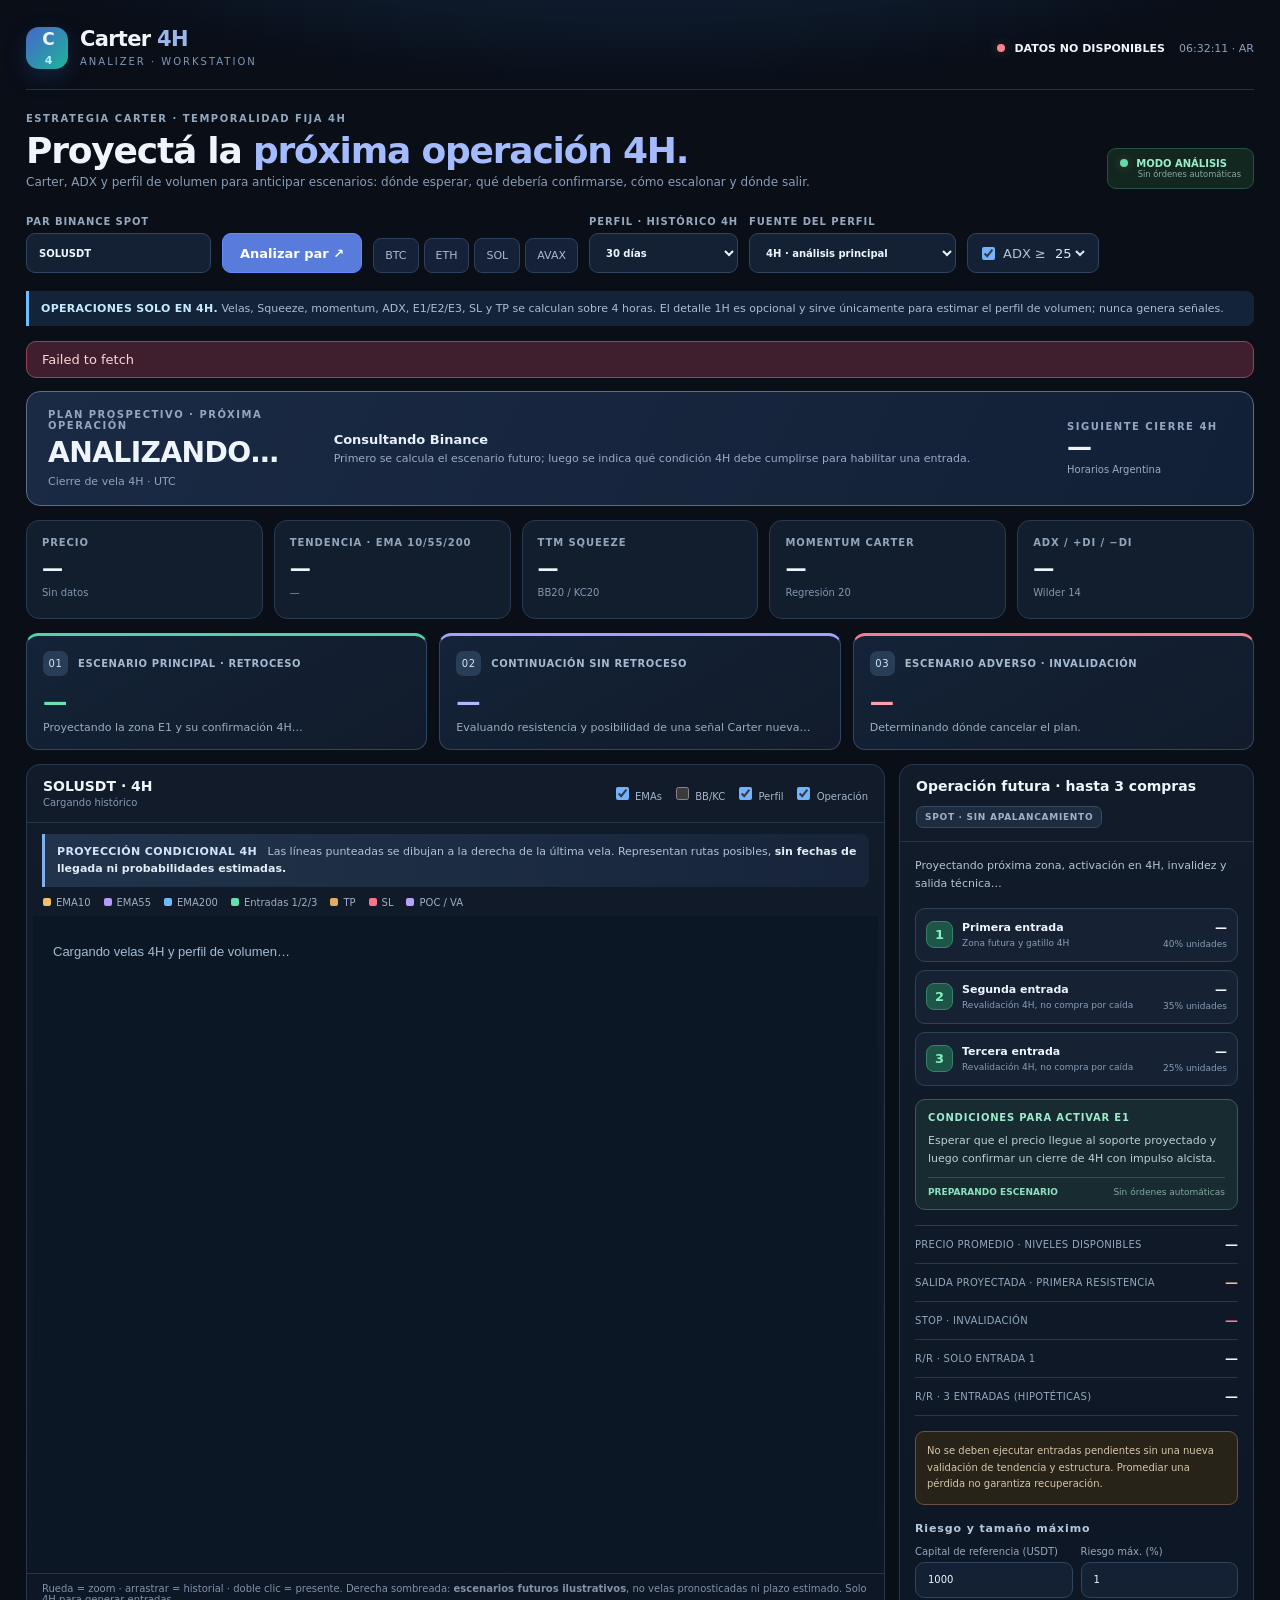
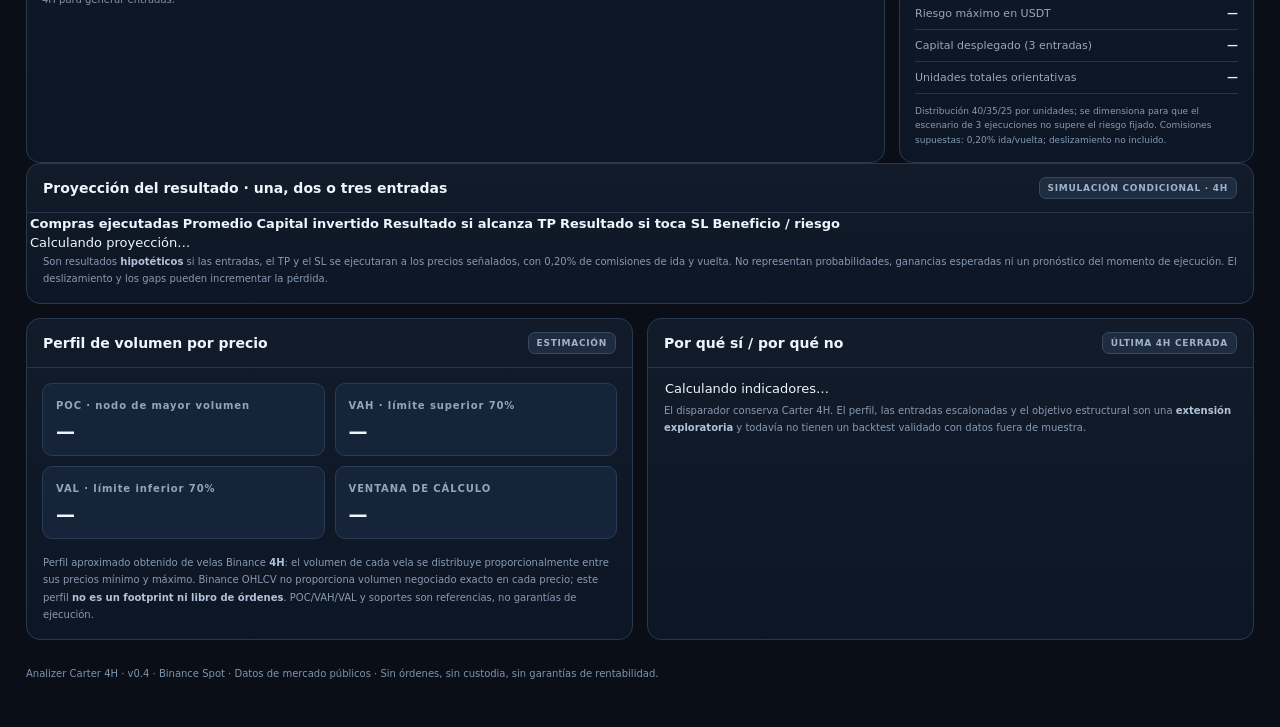
==== index.html @ de05bdc6 "feat: compare one/two/three-entry projected outcomes to TP and SL" ====
<!doctype html>
<html lang="es">
<head>
<meta charset="utf-8"><meta name="viewport" content="width=device-width, initial-scale=1">
<title>Carter 4H · Analizer operativo</title>
<link rel="stylesheet" href="styles.css">
</head>
<body>
<main class="shell">
  <header class="top">
    <div class="brand"><div class="logo">C<span>4</span></div><div><strong>Carter <em>4H</em></strong><small>ANALIZER · WORKSTATION</small></div></div>
    <div class="live"><span id="statusDot" class="dot"></span><strong id="status">Cargando datos</strong><span id="stamp">Binance Spot</span></div>
  </header>
  <section class="intro">
    <div><div class="eyebrow">ESTRATEGIA CARTER · TEMPORALIDAD FIJA 4H</div><h1>Proyectá la <em>próxima operación 4H.</em></h1><p>Carter, ADX y perfil de volumen para anticipar escenarios: dónde esperar, qué debería confirmarse, cómo escalonar y dónde salir.</p></div>
    <div class="mode"><span class="bullet"></span> MODO ANÁLISIS <small>Sin órdenes automáticas</small></div>
  </section>
  <section class="toolbar">
    <label class="field pair">PAR BINANCE SPOT <input id="symbol" value="SOLUSDT" list="pairs" autocomplete="off" spellcheck="false"><datalist id="pairs"><option value="BTCUSDT"><option value="ETHUSDT"><option value="SOLUSDT"><option value="AVAXUSDT"><option value="LINKUSDT"><option value="BNBUSDT"></datalist></label>
    <button id="analyze" class="btn primary">Analizar par ↗</button>
    <div class="quick"><button data-pair="BTCUSDT">BTC</button><button data-pair="ETHUSDT">ETH</button><button data-pair="SOLUSDT">SOL</button><button data-pair="AVAXUSDT">AVAX</button></div>
    <label class="field">PERFIL · HISTÓRICO 4H <select id="profileDays"><option value="14">14 días</option><option value="30" selected>30 días</option><option value="60">60 días</option><option value="90">90 días</option></select></label>
    <label class="field">FUENTE DEL PERFIL <select id="vpResolution"><option value="4h" selected>4H · análisis principal</option><option value="1h">1H · detalle interno opcional</option></select></label>
    <label class="toggle"><input type="checkbox" id="adxEnabled" checked> ADX ≥ <select id="adxMin"><option value="20">20</option><option value="25" selected>25</option><option value="30">30</option></select></label>
  </section>
  <p class="timeframe-explainer"><strong>OPERACIONES SOLO EN 4H.</strong> Velas, Squeeze, momentum, ADX, E1/E2/E3, SL y TP se calculan sobre 4 horas. El detalle 1H es opcional y sirve únicamente para estimar el perfil de volumen; nunca genera señales.</p>
  <div id="error" class="error" role="alert"></div>
  <section class="decision" id="decisionCard" aria-live="polite">
    <div><div class="overline">PLAN PROSPECTIVO · PRÓXIMA OPERACIÓN</div><div class="decision-title" id="decisionTitle">ANALIZANDO…</div><div id="decisionTime" class="muted">Cierre de vela 4H · UTC</div></div>
    <div class="decision-detail"><strong id="decisionReason">Consultando Binance</strong><p id="decisionNote">Primero se calcula el escenario futuro; luego se indica qué condición 4H debe cumplirse para habilitar una entrada.</p></div>
    <div class="count"><div class="overline">SIGUIENTE CIERRE 4H</div><strong id="nextBar">—</strong><small id="signalTime">Horarios Argentina</small></div>
  </section>
  <section class="kpis">
    <article><span>PRECIO</span><strong id="lastPrice">—</strong><small id="priceState">Sin datos</small></article>
    <article><span>TENDENCIA · EMA 10/55/200</span><strong id="trend">—</strong><small id="trendDetail">—</small></article>
    <article><span>TTM SQUEEZE</span><strong id="squeeze">—</strong><small id="squeezeDetail">BB20 / KC20</small></article>
    <article><span>MOMENTUM CARTER</span><strong id="momentum">—</strong><small id="momDetail">Regresión 20</small></article>
    <article><span>ADX / +DI / −DI</span><strong id="adx">—</strong><small id="adxDetail">Wilder 14</small></article>
  </section>
  
  <section class="scenario-strip" aria-label="Proyecciones prospectivas en 4H">
    <article class="scenario-item pullback">
      <div class="scenario-head"><span>01</span><strong>ESCENARIO PRINCIPAL · RETROCESO</strong></div>
      <div class="scenario-value" id="forecastPullback">—</div>
      <p id="forecastPullbackRule">Proyectando la zona E1 y su confirmación 4H…</p>
    </article>
    <article class="scenario-item continuation">
      <div class="scenario-head"><span>02</span><strong>CONTINUACIÓN SIN RETROCESO</strong></div>
      <div class="scenario-value" id="forecastContinuation">—</div>
      <p id="forecastContinuationRule">Evaluando resistencia y posibilidad de una señal Carter nueva…</p>
    </article>
    <article class="scenario-item invalidation">
      <div class="scenario-head"><span>03</span><strong>ESCENARIO ADVERSO · INVALIDACIÓN</strong></div>
      <div class="scenario-value" id="forecastFailure">—</div>
      <p id="forecastFailureRule">Determinando dónde cancelar el plan.</p>
    </article>
  </section>
  <div class="content">
    <section class="panel chart-panel">
      <div class="panel-header"><div><h2 id="chartTitle">SOLUSDT · 4H</h2><small id="chartData">Cargando histórico</small></div><div class="toggles"><label><input type="checkbox" id="emaVisible" checked> EMAs</label><label><input type="checkbox" id="bandsVisible"> BB/KC</label><label><input type="checkbox" id="vpVisible" checked> Perfil</label><label><input type="checkbox" id="planVisible" checked> Operación</label></div></div>
      <div class="projection-label"><span>PROYECCIÓN CONDICIONAL 4H</span> Las líneas punteadas se dibujan a la derecha de la última vela. Representan rutas posibles, <strong>sin fechas de llegada ni probabilidades estimadas.</strong></div>
      <div class="legend"><span><i style="background:#f1c069"></i>EMA10</span><span><i style="background:#b19afa"></i>EMA55</span><span><i style="background:#6fbaff"></i>EMA200</span><span><i style="background:#66dfac"></i>Entradas 1/2/3</span><span><i style="background:#e0ae63"></i>TP</span><span><i style="background:#fa758c"></i>SL</span><span><i style="background:#b7a3ff"></i>POC / VA</span></div>
      <div class="canvas-wrap"><canvas id="chart" aria-label="Gráfico de velas, perfil de volumen, entradas, TP, stop, momentum y ADX"></canvas><div class="crosshair" id="crosshair"></div></div>
      <div class="chart-footer">Rueda = zoom · arrastrar = historial · doble clic = presente. Derecha sombreada: <strong>escenarios futuros ilustrativos</strong>, no velas pronosticadas ni plazo estimado. Solo 4H para generar entradas.</div>
    </section>
    <aside class="panel side">
      <div class="panel-header"><h2>Operación futura · hasta 3 compras</h2><span class="mini-tag">SPOT · SIN APALANCAMIENTO</span></div>
      <div class="side-body">
        <p class="sidebar-description" id="planSummary">Proyectando próxima zona, activación en 4H, invalidez y salida técnica…</p>
        <div class="entry-list">
          <div class="entry"><div class="step">1</div><div><strong>Primera entrada</strong><small id="e1Label">Zona futura y gatillo 4H</small></div><div class="right"><b id="e1">—</b><small>40% unidades</small></div></div>
          <div class="entry"><div class="step">2</div><div><strong>Segunda entrada</strong><small id="e2Label">Revalidación 4H, no compra por caída</small></div><div class="right"><b id="e2">—</b><small>35% unidades</small></div></div>
          <div class="entry"><div class="step">3</div><div><strong>Tercera entrada</strong><small id="e3Label">Revalidación 4H, no compra por caída</small></div><div class="right"><b id="e3">—</b><small>25% unidades</small></div></div>
        </div>
        
        <div class="activation">
          <div class="activation-head">CONDICIONES PARA ACTIVAR E1</div>
          <p id="entryChecklist">Esperar que el precio llegue al soporte proyectado y luego confirmar un cierre de 4H con impulso alcista.</p>
          <div class="activation-foot"><span id="forecastStatus">PREPARANDO ESCENARIO</span><span>Sin órdenes automáticas</span></div>
        </div>
        <div class="targets">
          <div><span>PRECIO PROMEDIO · NIVELES DISPONIBLES</span><strong id="average">—</strong></div>
          <div><span>SALIDA PROYECTADA · PRIMERA RESISTENCIA</span><strong id="takeProfit" class="gold">—</strong></div>
          <div><span>STOP · INVALIDACIÓN</span><strong id="stop" class="red">—</strong></div>
          <div><span>R/R · SOLO ENTRADA 1</span><strong id="rrFirst">—</strong></div>
          <div><span>R/R · 3 ENTRADAS (HIPOTÉTICAS)</span><strong id="rrFull">—</strong></div>
        </div>
        <div id="warning" class="warning">No se deben ejecutar entradas pendientes sin una nueva validación de tendencia y estructura. Promediar una pérdida no garantiza recuperación.</div>
        <h3>Riesgo y tamaño máximo</h3>
        <div class="capital"><label>Capital de referencia (<span id="quoteCapital">USDT</span>)<input id="capital" type="number" value="1000" min="1" step="100"></label><label>Riesgo máx. (%)<input id="riskPct" type="number" value="1" min="0.1" max="5" step="0.1"></label></div>
        <div class="kv"><span>Riesgo máximo en USDT</span><strong id="riskAmount">—</strong></div>
        <div class="kv"><span>Capital desplegado (3 entradas)</span><strong id="exposure">—</strong></div>
        <div class="kv"><span>Unidades totales orientativas</span><strong id="units">—</strong></div>
        <div class="tiny-note">Distribución 40/35/25 por unidades; se dimensiona para que el escenario de 3 ejecuciones no supere el riesgo fijado. Comisiones supuestas: 0,20% ida/vuelta; deslizamiento no incluido.</div>
      </div>
    </aside>
  </div>
  <section class="panel payoff-section">
    <div class="panel-header"><h2>Proyección del resultado · una, dos o tres entradas</h2><span class="mini-tag">SIMULACIÓN CONDICIONAL · 4H</span></div>
    <div class="payoff-content">
      <table class="payoff-table">
        <thead><tr><th>Compras ejecutadas</th><th>Promedio</th><th>Capital invertido</th><th>Resultado si alcanza TP</th><th>Resultado si toca SL</th><th>Beneficio / riesgo</th></tr></thead>
        <tbody id="stageRows"><tr><td colspan="6">Calculando proyección…</td></tr></tbody>
      </table>
    </div>
    <p class="disclaimer">Son resultados <strong>hipotéticos</strong> si las entradas, el TP y el SL se ejecutaran a los precios señalados, con 0,20% de comisiones de ida y vuelta. No representan probabilidades, ganancias esperadas ni un pronóstico del momento de ejecución. El deslizamiento y los gaps pueden incrementar la pérdida.</p>
  </section>
  <div class="lower">
    <section class="panel">
      <div class="panel-header"><h2>Perfil de volumen por precio</h2><span id="vpStatus" class="mini-tag">ESTIMACIÓN</span></div>
      <div class="profile-grid">
        <div class="profile-stat"><span>POC · nodo de mayor volumen</span><strong id="poc">—</strong></div>
        <div class="profile-stat"><span>VAH · límite superior 70%</span><strong id="vah">—</strong></div>
        <div class="profile-stat"><span>VAL · límite inferior 70%</span><strong id="val">—</strong></div>
        <div class="profile-stat"><span>VENTANA DE CÁLCULO</span><strong id="vpWindow">—</strong></div>
      </div>
      <p class="disclaimer">Perfil aproximado obtenido de velas Binance <strong id="profileMethod">4H</strong>: el volumen de cada vela se distribuye proporcionalmente entre sus precios mínimo y máximo. Binance OHLCV no proporciona volumen negociado exacto en cada precio; este perfil <strong>no es un footprint ni libro de órdenes</strong>. POC/VAH/VAL y soportes son referencias, no garantías de ejecución.</p>
    </section>
    <section class="panel">
      <div class="panel-header"><h2>Por qué sí / por qué no</h2><span class="mini-tag">ÚLTIMA 4H CERRADA</span></div>
      <div class="conditions" id="conditions"><div>Calculando indicadores…</div></div>
      <p class="disclaimer">El disparador conserva Carter 4H. El perfil, las entradas escalonadas y el objetivo estructural son una <strong>extensión exploratoria</strong> y todavía no tienen un backtest validado con datos fuera de muestra.</p>
    </section>
  </div>
  <footer>Analizer Carter 4H · v0.4 · Binance Spot · Datos de mercado públicos · Sin órdenes, sin custodia, sin garantías de rentabilidad.</footer>
</main>
<script src="engine.js"></script>
<script src="app.js"></script>
</body>
</html>
---- styles.css ----
:root{color-scheme:dark;--bg:#090e17;--panel:#111b2a;--border:#28384e;--ink:#eef5fc;--muted:#8da2ba;--green:#55dea7;--red:#ff788d;--gold:#f4c27d;--blue:#83adff}
*{box-sizing:border-box}html{font-family:Inter,ui-sans-serif,system-ui,-apple-system,Segoe UI,sans-serif}body{margin:0;color:var(--ink);font-size:13px;background:radial-gradient(ellipse 850px 330px at 50% -240px,#1c3d68,transparent),var(--bg)}button,select,input{font:inherit}button{cursor:pointer}.shell{max-width:1700px;padding:21px 26px 45px;margin:0 auto}
.top{display:flex;justify-content:space-between;align-items:center;gap:12px;padding:6px 0 20px;border-bottom:1px solid #253447}.brand{display:flex;align-items:center;gap:12px}.logo{width:42px;height:42px;background:linear-gradient(135deg,#4766c9,#1cb59b);border-radius:13px;display:grid;place-items:center;font-weight:900;font-size:17px;letter-spacing:-3px;box-shadow:0 8px 22px #214c8d55}.logo span{font-size:11px;color:#bcefff}.brand strong{font-size:21px;line-height:1;letter-spacing:-.7px}.brand strong em{font-style:normal;color:#9db5ed}.brand small{display:block;color:#8098b6;font-size:10px;letter-spacing:.2em;margin-top:6px}.live{display:flex;align-items:center;gap:9px;font-size:11px}.live strong{font-weight:750}.live span:last-child{color:var(--muted);margin-left:5px}.dot,.bullet{display:inline-block;flex:none;width:8px;height:8px;border-radius:50%;background:#ecae6a;box-shadow:0 0 11px #ecae6a44}.dot.ok{background:#49dba1;box-shadow:0 0 12px #49dba155}.dot.err{background:#fb8191}
.intro{display:flex;align-items:flex-end;justify-content:space-between;gap:20px;padding:23px 0 18px}.eyebrow,.overline{font-size:10px;color:#93a7bf;letter-spacing:.15em;font-weight:760}.intro h1{margin:7px 0 4px;font-size:clamp(25px,2.9vw,36px);line-height:1.12;letter-spacing:-1.2px}.intro h1 em{font-style:normal;color:#a4bcff}.intro p{margin:0;color:#8a9db6;font-size:12px}.mode{border:1px solid #274f43;background:#122720;border-radius:9px;color:#9beecb;padding:9px 12px;white-space:nowrap;font-size:10px;font-weight:800}.mode .bullet{background:#63dca9;margin-right:5px}.mode small{display:block;color:#8ca9a0;font-weight:400;padding-left:18px}
.toolbar{display:flex;align-items:flex-end;flex-wrap:wrap;gap:11px;padding:9px 0 18px}.field{display:flex;flex-direction:column;gap:6px;color:#94a8c0;font-size:10px;letter-spacing:.09em;font-weight:750}.field input,.field select,.capital input{color:#eef6ff;background:#142135;border:1px solid #30445e;outline:none;border-radius:9px;height:40px;padding:0 12px}.field input:focus,.field select:focus,.capital input:focus{border-color:#8aa8ff}.pair input{text-transform:uppercase;min-width:185px}.btn{height:40px;padding:0 17px;border:1px solid #648bff;background:#597bdb;color:#fff;border-radius:9px;font-weight:800}.btn:hover{filter:brightness(1.15)}.btn:disabled{opacity:.55}.quick{display:flex;gap:5px}.quick button{background:#142136;border:1px solid #2d425d;color:#a9bad3;border-radius:8px;padding:10px 11px;font-size:11px}.toggle{height:40px;display:flex;align-items:center;gap:5px;color:#b1c1d6;white-space:nowrap;background:#142135;border:1px solid #30445e;border-radius:9px;padding:0 10px}.toggle select{background:transparent;color:#dde8ff;border:0}.toggle input,.toggles input{accent-color:#71b3ff}
.error{display:none;border:1px solid #9d4157;border-radius:10px;color:#ffd3da;background:#3f1f2d;padding:10px 15px;margin-bottom:13px}.error.show{display:block}.decision{border:1px solid #5b6c8c;background:linear-gradient(115deg,#1b2a44,#122036);border-radius:14px;display:grid;grid-template-columns:minmax(185px,.75fr) minmax(230px,2fr) 165px;gap:17px;align-items:center;padding:17px 21px;margin:0 0 14px}.decision.good{border-color:#369b74;background:linear-gradient(115deg,#10382d,#11252a)}.decision.wait{border-color:#8d6b35;background:linear-gradient(115deg,#3c2d1b,#18253a)}.decision.bad{border-color:#65475a;background:linear-gradient(115deg,#2e2233,#141e30)}.decision-title{font-size:clamp(24px,2.2vw,32px);letter-spacing:-.6px;font-weight:900;line-height:1.12;margin:6px 0}.decision.good .decision-title{color:#6ce4b2}.decision.wait .decision-title{color:#f0c079}.decision.bad .decision-title{color:#ef9aaa}.decision-detail strong{font-size:13px;color:#e7f1fc}.decision-detail p{font-size:11px;color:#9aadc4;margin:5px 0 0}.muted{color:#90a3bd;font-size:11px}.count strong{font-size:25px;display:block;font-variant-numeric:tabular-nums}.count small{font-size:10px;color:#9aabc2}
.kpis{display:grid;grid-template-columns:repeat(5,minmax(0,1fr));gap:11px;margin-bottom:14px}.kpis article{min-width:0;background:#121e2e;border:1px solid #2a3a52;border-radius:13px;padding:13px 15px;min-height:99px}.kpis span,.profile-stat span{font-size:10px;color:#91a6be;letter-spacing:.09em;font-weight:800}.kpis strong{display:block;margin-top:7px;font-size:clamp(16px,1.65vw,23px);white-space:nowrap;overflow:hidden;text-overflow:ellipsis;letter-spacing:-.4px}.kpis small{display:block;font-size:10px;color:#8297b0;margin-top:6px}
.content{display:grid;grid-template-columns:minmax(0,1fr) 355px;gap:14px;align-items:stretch}.panel{min-width:0;border:1px solid #28394e;border-radius:14px;background:linear-gradient(180deg,#111b2a,#0d1624);overflow:hidden}.panel-header{display:flex;justify-content:space-between;align-items:center;gap:12px;flex-wrap:wrap;padding:13px 16px;border-bottom:1px solid #26354a}.panel-header h2{margin:0;font-size:14px;font-weight:790}.panel-header small{font-size:10px;color:#8499b4}.toggles{display:flex;gap:10px;flex-wrap:wrap}.toggles label{white-space:nowrap;color:#a5b6ca;font-size:10px}.legend{display:flex;gap:13px;flex-wrap:wrap;padding:10px 16px 0;font-size:10px;color:#9eafc5}.legend i{display:inline-block;width:8px;height:8px;margin-right:5px;border-radius:2px}.canvas-wrap{height:665px;position:relative;padding:8px 6px 3px}canvas{display:block;width:100%;height:100%;cursor:crosshair;touch-action:none}.crosshair{display:none;position:absolute;top:12px;left:12px;max-width:285px;border:1px solid #425b7e;border-radius:10px;background:#111d2bf2;color:#e5f0ff;padding:10px 12px;font:10px/1.6 ui-monospace,Consolas,monospace;pointer-events:none;z-index:2}.chart-footer{padding:9px 15px;border-top:1px solid #25364c;color:#8092aa;font-size:10px}.mini-tag{background:#1f2c40;border:1px solid #364b62;border-radius:7px;color:#9eb2ca;padding:5px 8px;font-size:9px;letter-spacing:.08em;font-weight:800}
.side-body{padding:15px}.sidebar-description{color:#b4c3d6;margin:0 0 15px;line-height:1.6;font-size:11px}.entry-list{display:flex;flex-direction:column;gap:8px}.entry{border:1px solid #2d4354;border-radius:10px;background:#162234;display:flex;gap:9px;align-items:center;padding:11px 10px}.step{height:27px;width:27px;display:grid;place-items:center;border-radius:8px;background:#1d5546;border:1px solid #368369;color:#83f2c1;font-weight:900;flex-shrink:0}.entry strong{font-size:11px;display:block}.entry small{color:#869cb5;display:block;font-size:9px;line-height:1.35;margin-top:3px}.right{margin-left:auto;text-align:right;white-space:nowrap}.right b{font-variant-numeric:tabular-nums;font-size:12px}.targets{margin:15px 0;border-top:1px solid #2b3c50}.targets>div{display:flex;justify-content:space-between;gap:7px;align-items:center;padding:11px 0;border-bottom:1px solid #26384e}.targets span{font-size:10px;color:#93a8bd;letter-spacing:.03em}.targets strong{white-space:nowrap;font-variant-numeric:tabular-nums;font-size:13px}.gold{color:var(--gold)}.red{color:var(--red)}.green{color:var(--green)}.warning{padding:11px;border:1px solid #67533f;border-radius:9px;background:#282319;color:#d6c5aa;font-size:10px;line-height:1.65}.side h3{font-size:11px;color:#b6c9e0;letter-spacing:.08em;margin:17px 0 11px}.capital{display:grid;grid-template-columns:1fr 1fr;gap:8px}.capital label{color:#93a8c0;font-size:10px}.capital input{margin-top:5px;width:100%;height:36px}.kv{display:flex;justify-content:space-between;gap:7px;padding:9px 0;border-bottom:1px solid #243449;color:#95a8bc;font-size:11px}.kv strong{color:#e3edf7;font-variant-numeric:tabular-nums}.tiny-note{margin-top:10px;font-size:9px;color:#849bb5;line-height:1.6}
.lower{display:grid;grid-template-columns:1fr 1fr;gap:14px;margin-top:14px}.profile-grid{padding:15px;display:grid;grid-template-columns:1fr 1fr;gap:10px}.profile-stat{border:1px solid #293c55;background:#152438;border-radius:10px;padding:13px}.profile-stat strong{display:block;margin-top:8px;font-size:19px;font-variant-numeric:tabular-nums}.disclaimer{color:#869bb4;font-size:10px;line-height:1.75;padding:0 16px 15px;margin:0}.disclaimer strong{color:#b0c3da}.conditions{padding:13px 17px 6px}.condition{display:flex;gap:10px;justify-content:space-between;border-bottom:1px solid #26374e;padding:10px 0;color:#bfcee0;font-size:11px}.condition em{font-style:normal;font-weight:800}.condition em.ok{color:#61e5b0}.condition em.no{color:#ff9dad}footer{color:#7f95ae;font-size:10px;padding-top:25px;line-height:1.7}
@media(max-width:1260px){.content{grid-template-columns:minmax(0,1fr) 315px}.shell{padding:16px}.kpis{grid-template-columns:repeat(3,1fr)}}@media(max-width:1030px){.content{grid-template-columns:1fr}.side-body{display:grid;grid-template-columns:1fr 1fr;column-gap:18px;align-items:start}.side-body>.sidebar-description,.side-body>.warning,.side-body>.tiny-note{grid-column:1/-1}.chart-panel{min-width:0}}@media(max-width:700px){.intro{display:block}.mode{display:inline-block;margin-top:12px}.decision{grid-template-columns:1fr;gap:8px}.kpis{grid-template-columns:repeat(2,minmax(0,1fr))}.lower{grid-template-columns:1fr}.side-body{display:block}.canvas-wrap{height:535px}.top{align-items:flex-start}.live{flex-direction:column;align-items:flex-end;gap:2px}.live .dot{display:none}.toolbar{gap:7px}.profile-grid{gap:6px}.profile-stat strong{font-size:17px}}

/* Temporalidad operativa fija */
.timeframe-explainer{color:#a9bdd2;font-size:11px;line-height:1.55;margin:0 0 15px;padding:9px 12px;background:#142438;border-left:3px solid #70bdff;border-radius:0 8px 8px 0}
.timeframe-explainer strong{color:#c5e9ff;letter-spacing:.025em}

/* v0.4 · Forward-planning surfaces */
.scenario-strip{display:grid;grid-template-columns:repeat(3,minmax(0,1fr));gap:12px;margin:0 0 14px}
.scenario-item{padding:15px 16px 13px;background:linear-gradient(150deg,#142337,#111b2b);border:1px solid #314662;border-radius:12px;min-width:0}
.scenario-item.pullback{border-top:3px solid #52d2a8}
.scenario-item.continuation{border-top:3px solid #a2a1ff}
.scenario-item.invalidation{border-top:3px solid #f17f92}
.scenario-head{display:flex;align-items:center;gap:10px;color:#a6b9d0;font-size:10px;letter-spacing:.06em}
.scenario-head span{height:25px;width:25px;display:grid;place-items:center;background:#273e56;color:#d4e7fa;border-radius:7px;font-size:10px}
.scenario-value{font-size:clamp(18px,1.9vw,25px);font-weight:800;letter-spacing:-.035em;margin:11px 0 4px;font-variant-numeric:tabular-nums;white-space:nowrap;overflow:hidden;text-overflow:ellipsis}
.scenario-item.pullback .scenario-value{color:#68e2b3}
.scenario-item.continuation .scenario-value{color:#b6b5ff}
.scenario-item.invalidation .scenario-value{color:#ff9eaf}
.scenario-item p{font-size:11px;line-height:1.5;color:#9aadc5;margin:0}
.projection-label{font-size:11px;background:linear-gradient(90deg,#21344b,#172439);color:#afc2d7;margin:11px 15px 0;padding:10px 12px;border-left:3px solid #85afe8;border-radius:0 8px 8px 0;line-height:1.5}
.projection-label span{display:inline-block;margin-right:7px;font-weight:900;color:#cee4fc;letter-spacing:.035em}
.projection-label strong{color:#e3edf7}
.activation{margin:13px 0 4px;background:#172b31;border:1px solid #355c56;border-radius:10px;padding:12px}
.activation-head{font-size:10px;font-weight:900;color:#9deacc;letter-spacing:.08em}
.activation p{color:#bad1cf;font-size:11px;line-height:1.65;margin:9px 0}
.activation-foot{display:flex;justify-content:space-between;flex-wrap:wrap;gap:8px;padding-top:9px;border-top:1px solid #30504d;color:#88a79d;font-size:9px}
.activation-foot span:first-child{color:#8ce2be;font-weight:800}
@media(max-width:1000px){.scenario-strip{grid-template-columns:1fr 1fr}.scenario-item:last-child{grid-column:1/-1}}
@media(max-width:650px){.scenario-strip{grid-template-columns:1fr}.scenario-item:last-child{grid-column:auto}.scenario-value{font-size:21px}.projection-label{margin:10px 10px 0}}
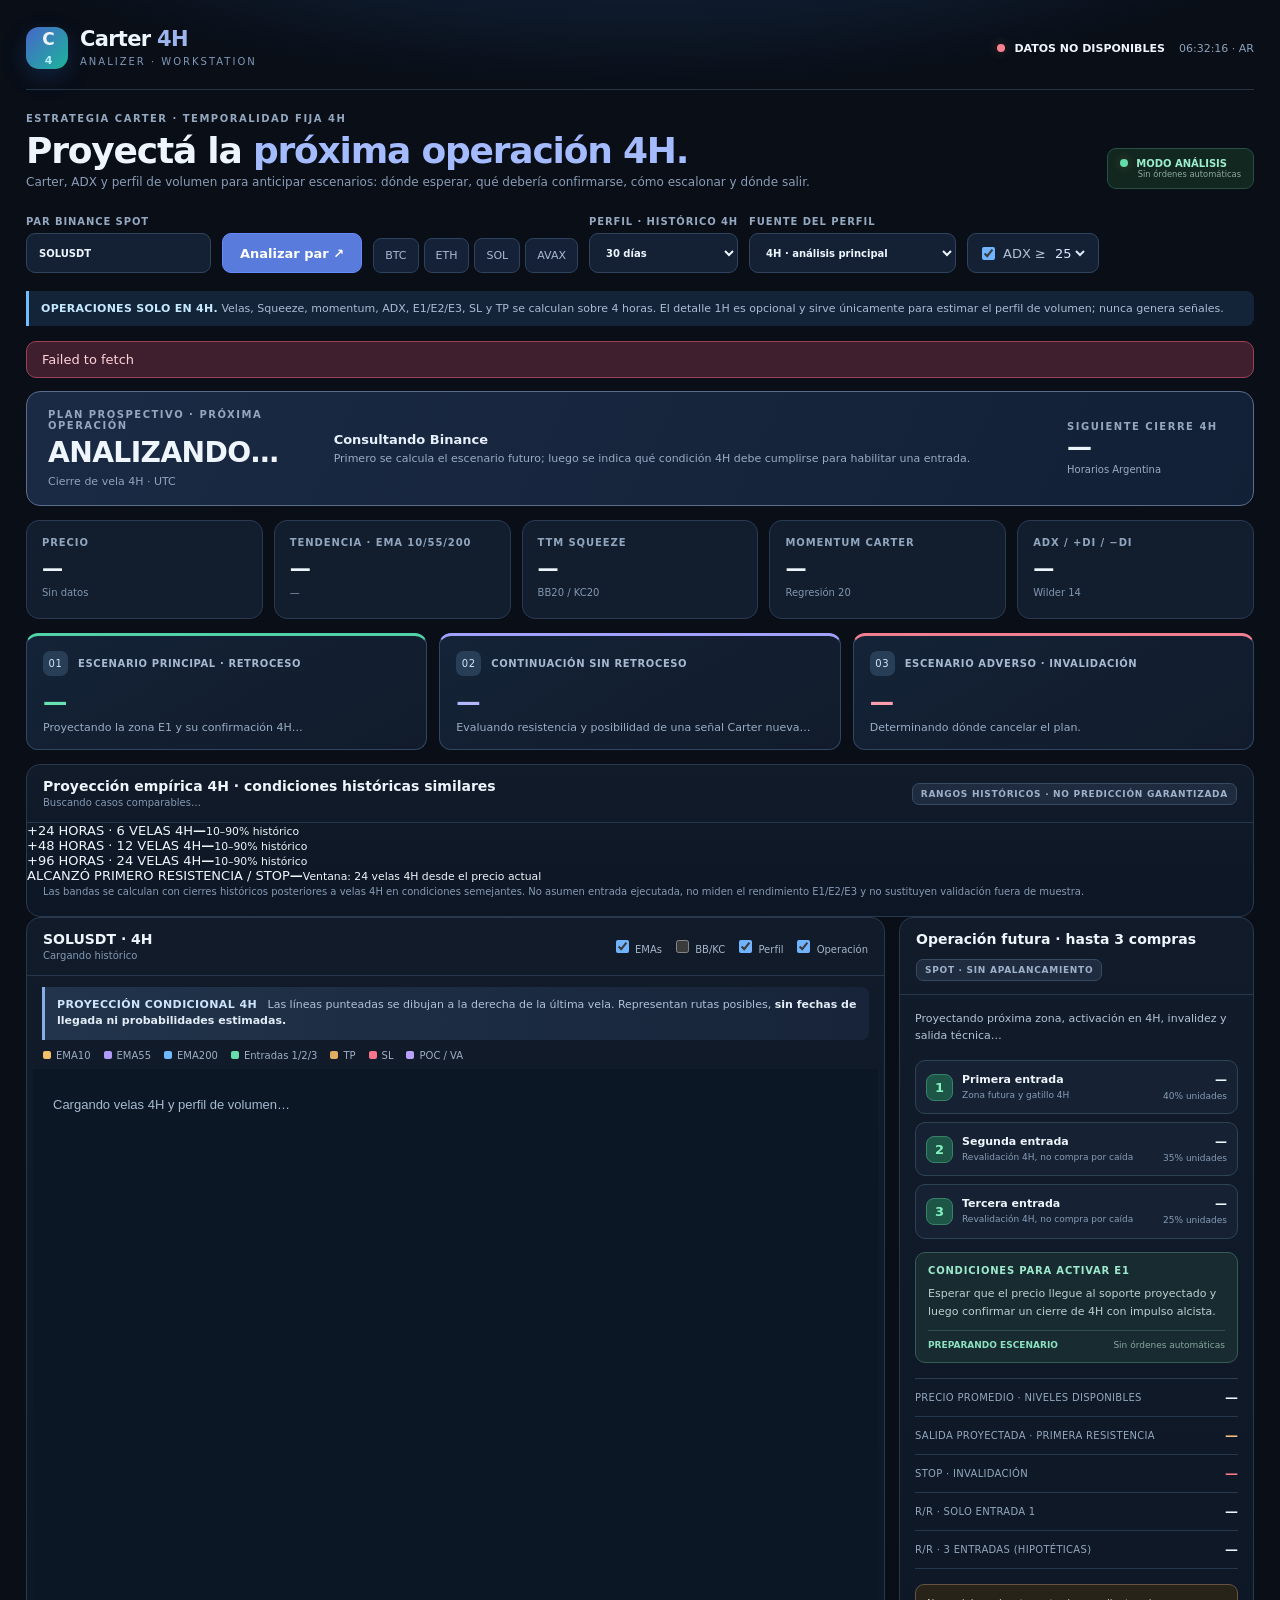
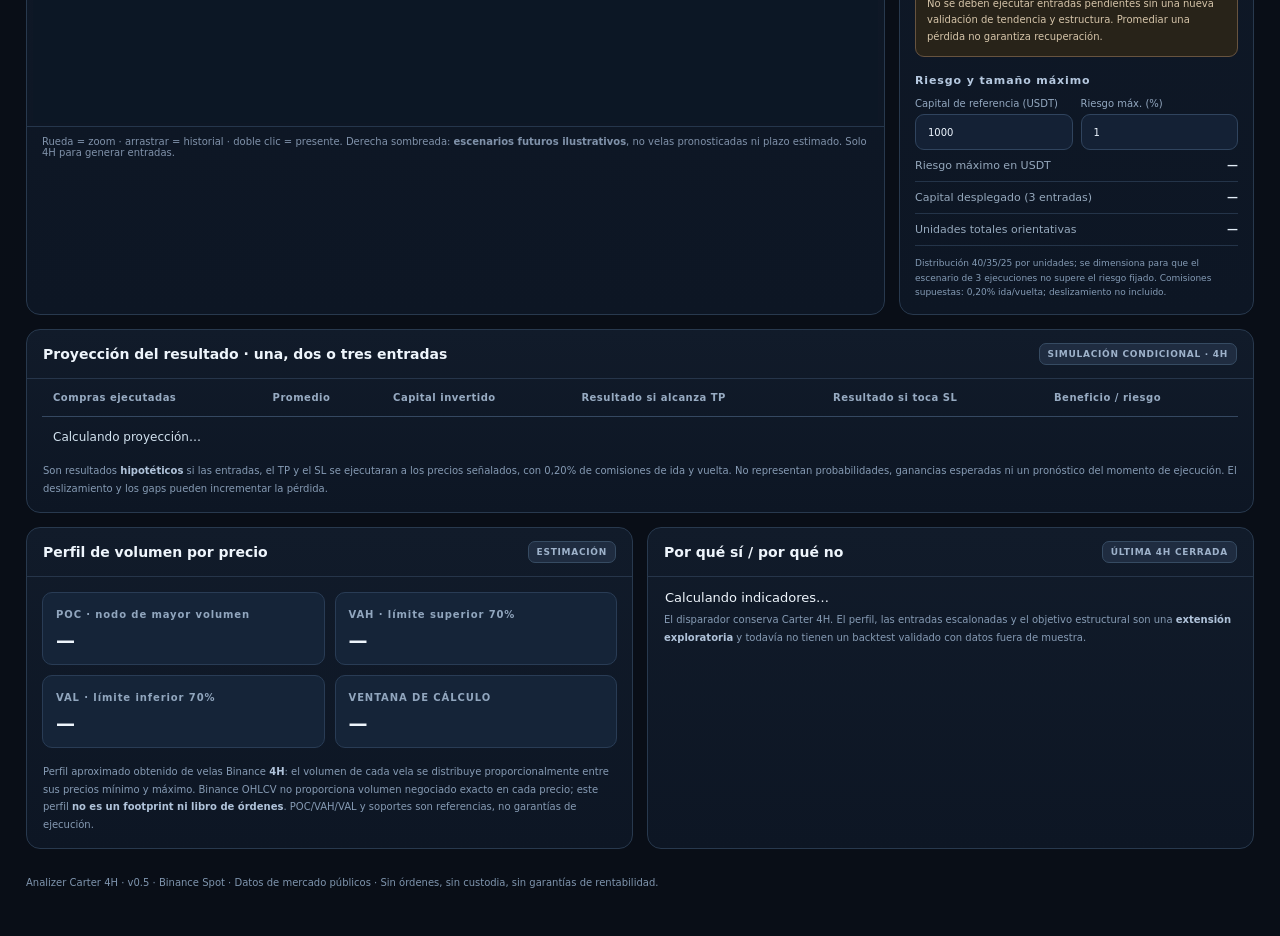
==== commit 8b9b4699: "feat: display quantitative 24/48/96h 4H analogue projection bands" ====
--- a/index.html
+++ b/index.html
@@ -54,6 +54,16 @@
       <div class="scenario-value" id="forecastFailure">—</div>
       <p id="forecastFailureRule">Determinando dónde cancelar el plan.</p>
     </article>
+  </section>
+  <section class="panel analogue-section">
+    <div class="panel-header"><div><h2>Proyección empírica 4H · condiciones históricas similares</h2><small id="analogueCount">Buscando casos comparables…</small></div><span class="mini-tag">RANGOS HISTÓRICOS · NO PREDICCIÓN GARANTIZADA</span></div>
+    <div class="analogue-grid" id="analogueCards">
+      <div class="analogue-cell"><span>+24 HORAS · 6 VELAS 4H</span><strong id="emp24">—</strong><small id="emp24range">10–90% histórico</small></div>
+      <div class="analogue-cell"><span>+48 HORAS · 12 VELAS 4H</span><strong id="emp48">—</strong><small id="emp48range">10–90% histórico</small></div>
+      <div class="analogue-cell"><span>+96 HORAS · 24 VELAS 4H</span><strong id="emp96">—</strong><small id="emp96range">10–90% histórico</small></div>
+      <div class="analogue-cell result"><span>ALCANZÓ PRIMERO RESISTENCIA / STOP</span><strong id="empEvents">—</strong><small id="empEventsDetail">Ventana: 24 velas 4H desde el precio actual</small></div>
+    </div>
+    <p id="analogueNote" class="disclaimer">Las bandas se calculan con cierres históricos posteriores a velas 4H en condiciones semejantes. No asumen entrada ejecutada, no miden el rendimiento E1/E2/E3 y no sustituyen validación fuera de muestra.</p>
   </section>
   <div class="content">
     <section class="panel chart-panel">
@@ -122,7 +132,7 @@
       <p class="disclaimer">El disparador conserva Carter 4H. El perfil, las entradas escalonadas y el objetivo estructural son una <strong>extensión exploratoria</strong> y todavía no tienen un backtest validado con datos fuera de muestra.</p>
     </section>
   </div>
-  <footer>Analizer Carter 4H · v0.4 · Binance Spot · Datos de mercado públicos · Sin órdenes, sin custodia, sin garantías de rentabilidad.</footer>
+  <footer>Analizer Carter 4H · v0.5 · Binance Spot · Datos de mercado públicos · Sin órdenes, sin custodia, sin garantías de rentabilidad.</footer>
 </main>
 <script src="engine.js"></script>
 <script src="app.js"></script>
--- a/styles.css
+++ b/styles.css
@@ -37,3 +37,13 @@
 .activation-foot span:first-child{color:#8ce2be;font-weight:800}
 @media(max-width:1000px){.scenario-strip{grid-template-columns:1fr 1fr}.scenario-item:last-child{grid-column:1/-1}}
 @media(max-width:650px){.scenario-strip{grid-template-columns:1fr}.scenario-item:last-child{grid-column:auto}.scenario-value{font-size:21px}.projection-label{margin:10px 10px 0}}
+
+/* v0.4 · Conditional payoffs */
+.payoff-section{margin:14px 0}
+.payoff-content{padding:0 15px 5px;overflow-x:auto}
+.payoff-table{width:100%;border-collapse:collapse;min-width:710px}
+.payoff-table th{text-align:left;font-size:10px;letter-spacing:.05em;color:#97abc2;padding:13px 11px;border-bottom:1px solid #354861;white-space:nowrap}
+.payoff-table td{padding:13px 11px;font-size:12px;color:#d2e2ef;border-bottom:1px solid #293a50;font-variant-numeric:tabular-nums;white-space:nowrap}
+.payoff-table td.green{color:#65eab7;font-weight:700}
+.payoff-table td.red{color:#ff9aab;font-weight:700}
+.payoff-table tbody tr:last-child td{border-bottom:0}
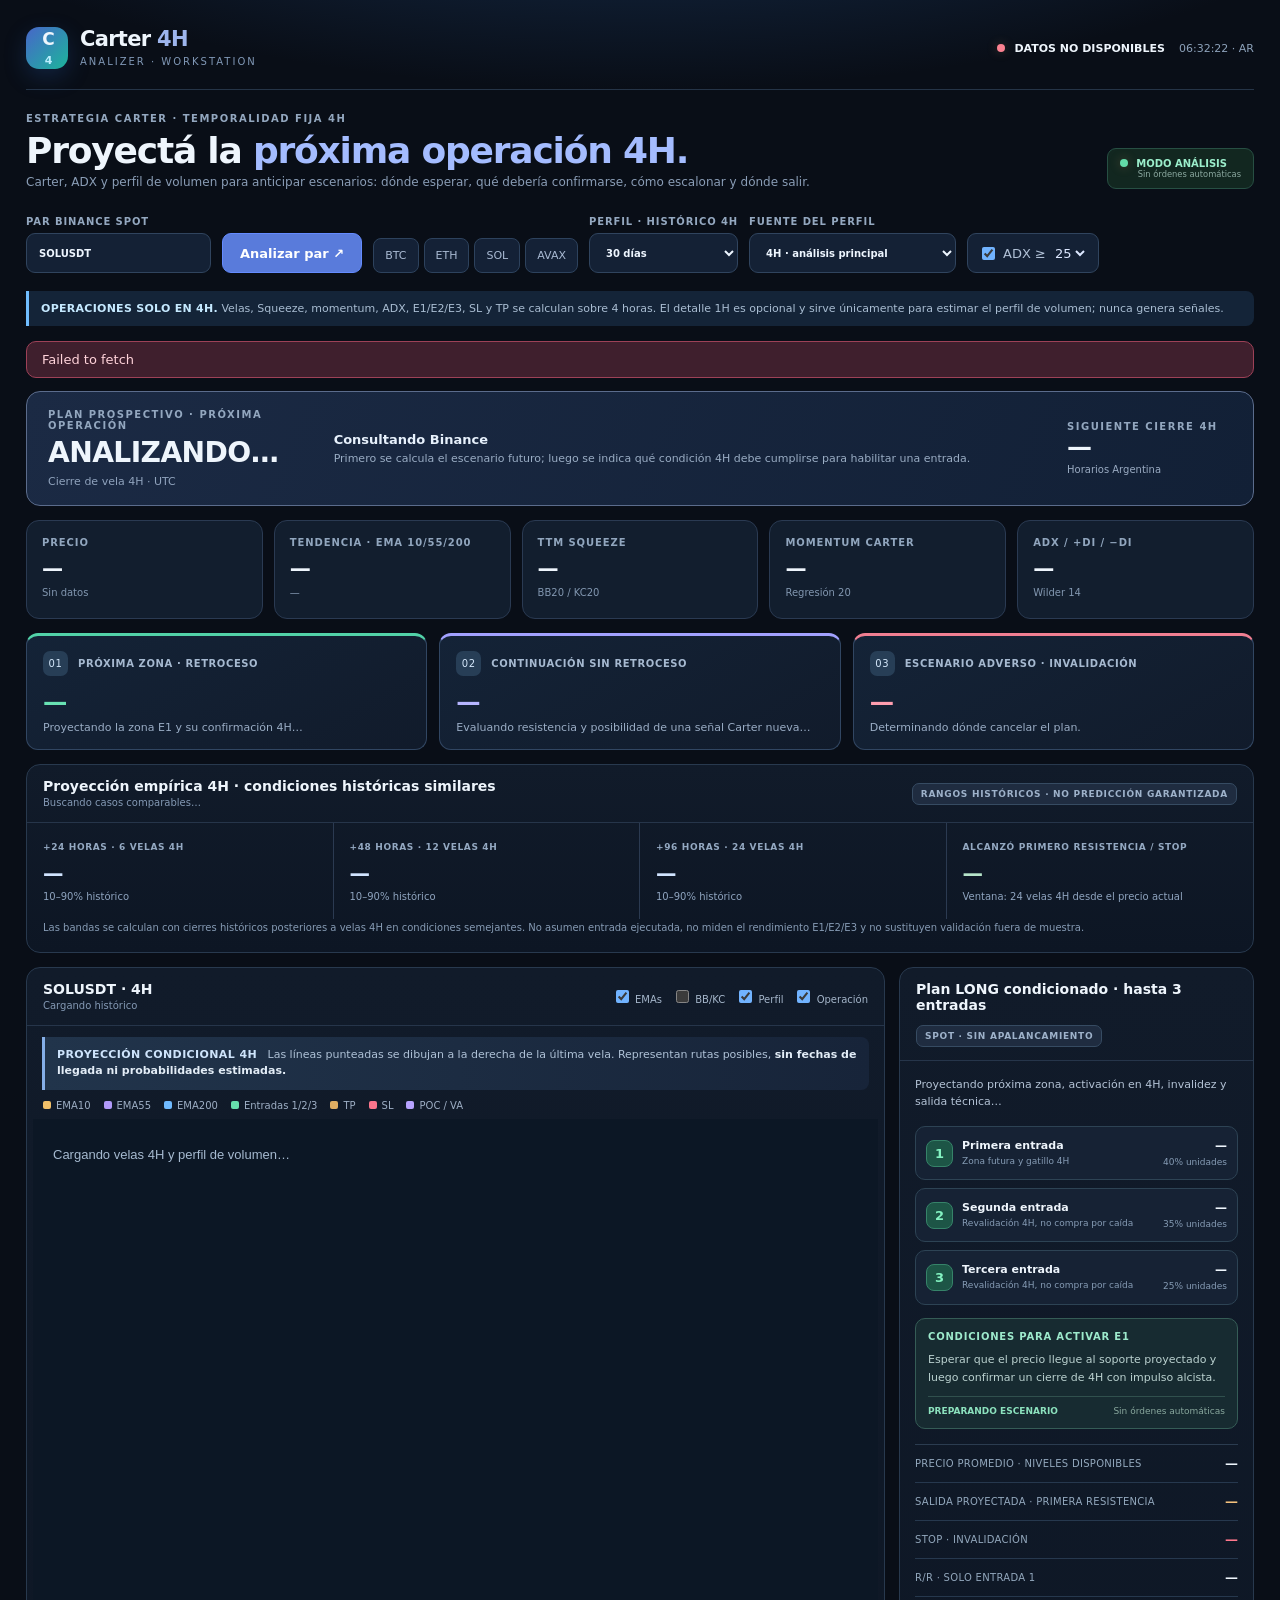
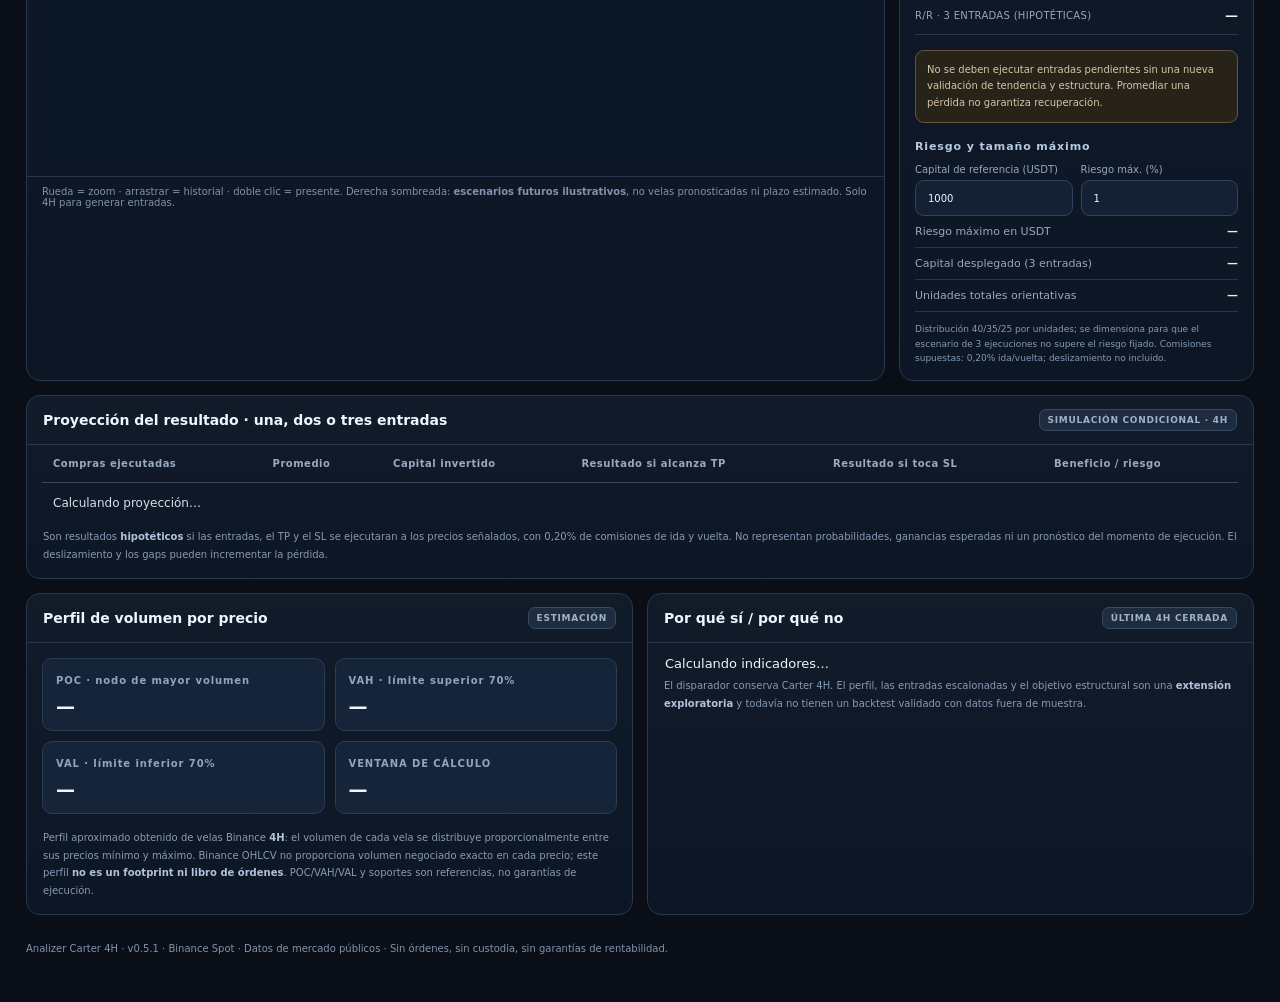
==== commit 2a196eab: "ux: dynamically distinguish bearish support observation from prospective Long entries" ====
--- a/index.html
+++ b/index.html
@@ -40,17 +40,17 @@
   
   <section class="scenario-strip" aria-label="Proyecciones prospectivas en 4H">
     <article class="scenario-item pullback">
-      <div class="scenario-head"><span>01</span><strong>ESCENARIO PRINCIPAL · RETROCESO</strong></div>
+      <div class="scenario-head"><span>01</span><strong id="scenarioMainTitle">PRÓXIMA ZONA · RETROCESO</strong></div>
       <div class="scenario-value" id="forecastPullback">—</div>
       <p id="forecastPullbackRule">Proyectando la zona E1 y su confirmación 4H…</p>
     </article>
     <article class="scenario-item continuation">
-      <div class="scenario-head"><span>02</span><strong>CONTINUACIÓN SIN RETROCESO</strong></div>
+      <div class="scenario-head"><span>02</span><strong id="scenarioOtherTitle">CONTINUACIÓN SIN RETROCESO</strong></div>
       <div class="scenario-value" id="forecastContinuation">—</div>
       <p id="forecastContinuationRule">Evaluando resistencia y posibilidad de una señal Carter nueva…</p>
     </article>
     <article class="scenario-item invalidation">
-      <div class="scenario-head"><span>03</span><strong>ESCENARIO ADVERSO · INVALIDACIÓN</strong></div>
+      <div class="scenario-head"><span>03</span><strong id="scenarioAdverseTitle">ESCENARIO ADVERSO · INVALIDACIÓN</strong></div>
       <div class="scenario-value" id="forecastFailure">—</div>
       <p id="forecastFailureRule">Determinando dónde cancelar el plan.</p>
     </article>
@@ -74,7 +74,7 @@
       <div class="chart-footer">Rueda = zoom · arrastrar = historial · doble clic = presente. Derecha sombreada: <strong>escenarios futuros ilustrativos</strong>, no velas pronosticadas ni plazo estimado. Solo 4H para generar entradas.</div>
     </section>
     <aside class="panel side">
-      <div class="panel-header"><h2>Operación futura · hasta 3 compras</h2><span class="mini-tag">SPOT · SIN APALANCAMIENTO</span></div>
+      <div class="panel-header"><h2>Plan LONG condicionado · hasta 3 entradas</h2><span class="mini-tag">SPOT · SIN APALANCAMIENTO</span></div>
       <div class="side-body">
         <p class="sidebar-description" id="planSummary">Proyectando próxima zona, activación en 4H, invalidez y salida técnica…</p>
         <div class="entry-list">
@@ -132,7 +132,7 @@
       <p class="disclaimer">El disparador conserva Carter 4H. El perfil, las entradas escalonadas y el objetivo estructural son una <strong>extensión exploratoria</strong> y todavía no tienen un backtest validado con datos fuera de muestra.</p>
     </section>
   </div>
-  <footer>Analizer Carter 4H · v0.5 · Binance Spot · Datos de mercado públicos · Sin órdenes, sin custodia, sin garantías de rentabilidad.</footer>
+  <footer>Analizer Carter 4H · v0.5.1 · Binance Spot · Datos de mercado públicos · Sin órdenes, sin custodia, sin garantías de rentabilidad.</footer>
 </main>
 <script src="engine.js"></script>
 <script src="app.js"></script>
--- a/styles.css
+++ b/styles.css
@@ -47,3 +47,15 @@
 .payoff-table td.green{color:#65eab7;font-weight:700}
 .payoff-table td.red{color:#ff9aab;font-weight:700}
 .payoff-table tbody tr:last-child td{border-bottom:0}
+
+/* v0.5 · empirical conditional ranges */
+.analogue-section{margin:0 0 14px}
+.analogue-grid{display:grid;grid-template-columns:repeat(4,minmax(0,1fr));gap:0}
+.analogue-cell{padding:15px 16px;border-right:1px solid #2b3a51;min-width:0}
+.analogue-cell:last-child{border-right:0}
+.analogue-cell span{color:#94a9c2;font-size:9px;letter-spacing:.07em;font-weight:750}
+.analogue-cell strong{display:block;font-size:clamp(15px,1.6vw,22px);margin:9px 0 4px;color:#d1e4ff;font-variant-numeric:tabular-nums;white-space:nowrap;overflow:hidden;text-overflow:ellipsis}
+.analogue-cell small{display:block;color:#8fa4bf;font-size:10px;line-height:1.4}
+.analogue-cell.result strong{color:#b6e4c9}
+@media(max-width:1050px){.analogue-grid{grid-template-columns:repeat(2,minmax(0,1fr))}.analogue-cell:nth-child(2){border-right:0}.analogue-cell:nth-child(-n+2){border-bottom:1px solid #293a51}}
+@media(max-width:550px){.analogue-grid{grid-template-columns:1fr}.analogue-cell{border-right:0!important;border-bottom:1px solid #293a51}.analogue-cell:last-child{border-bottom:0}}
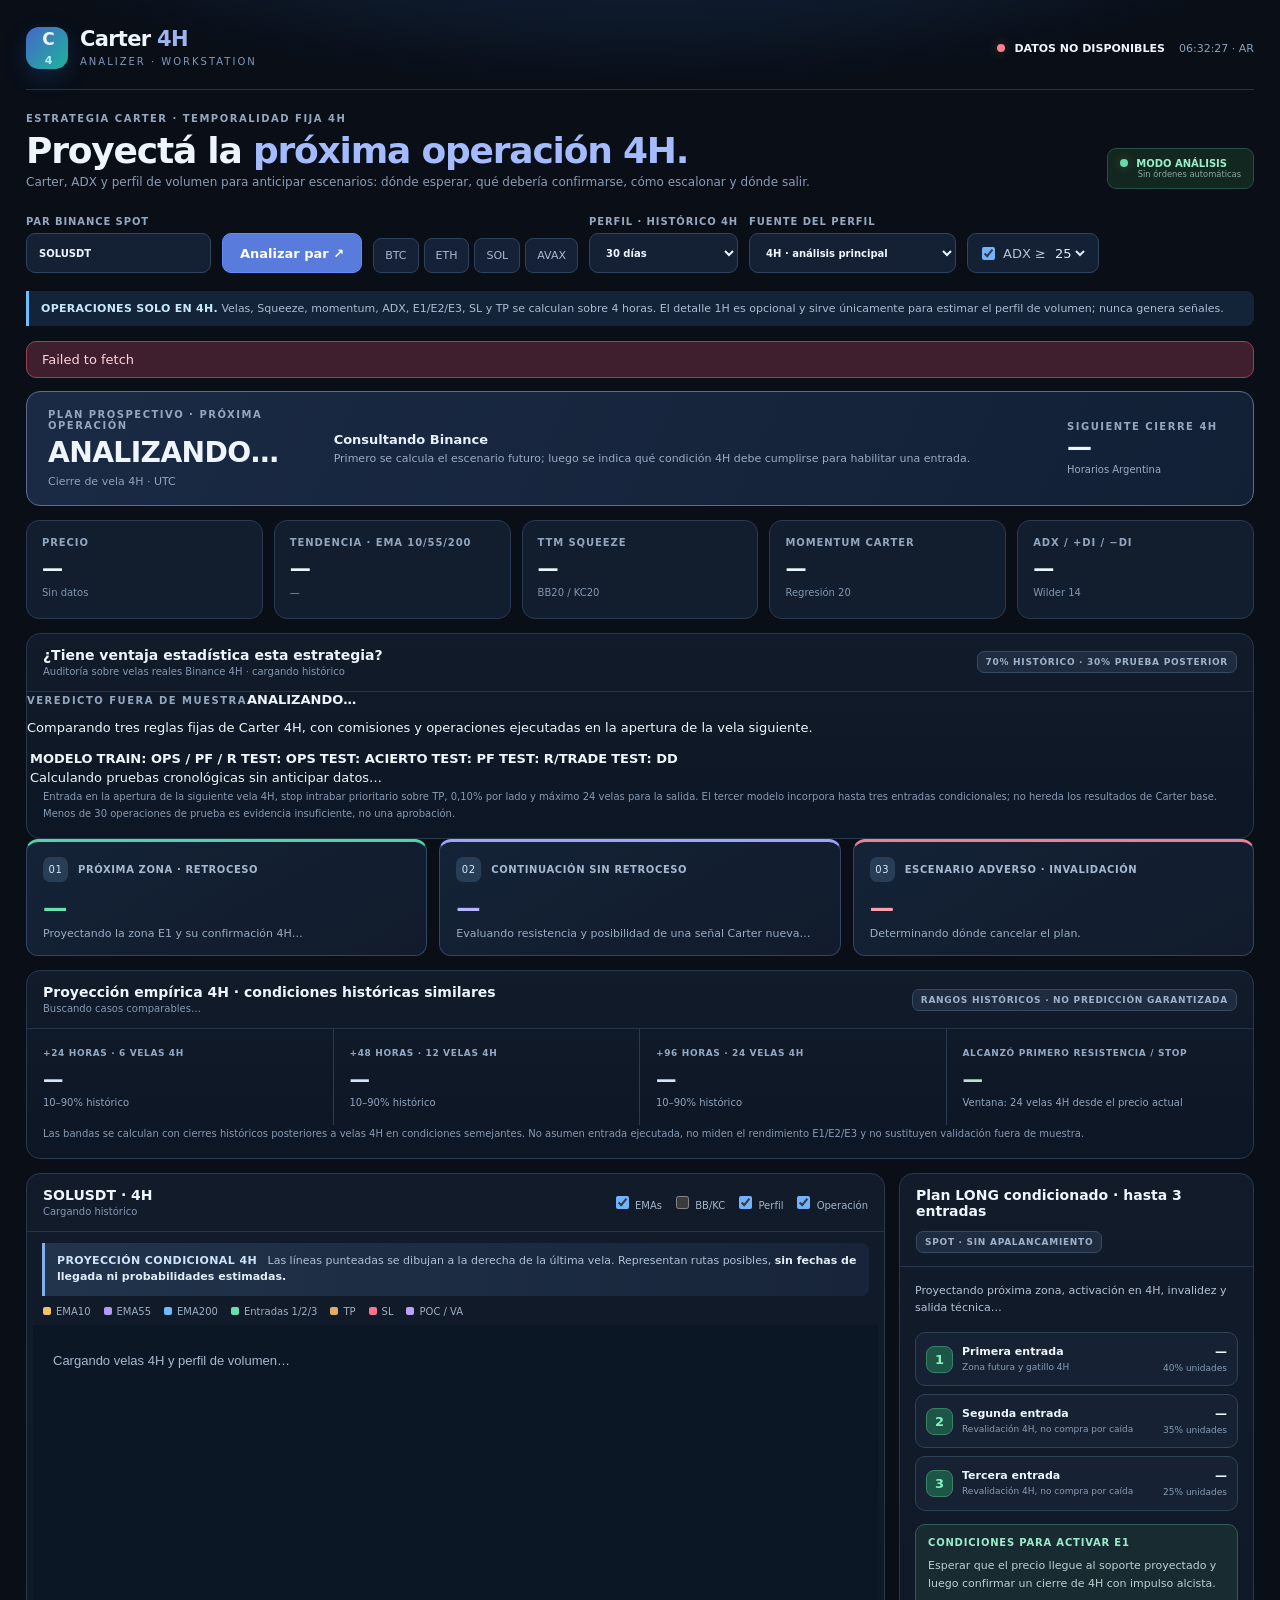
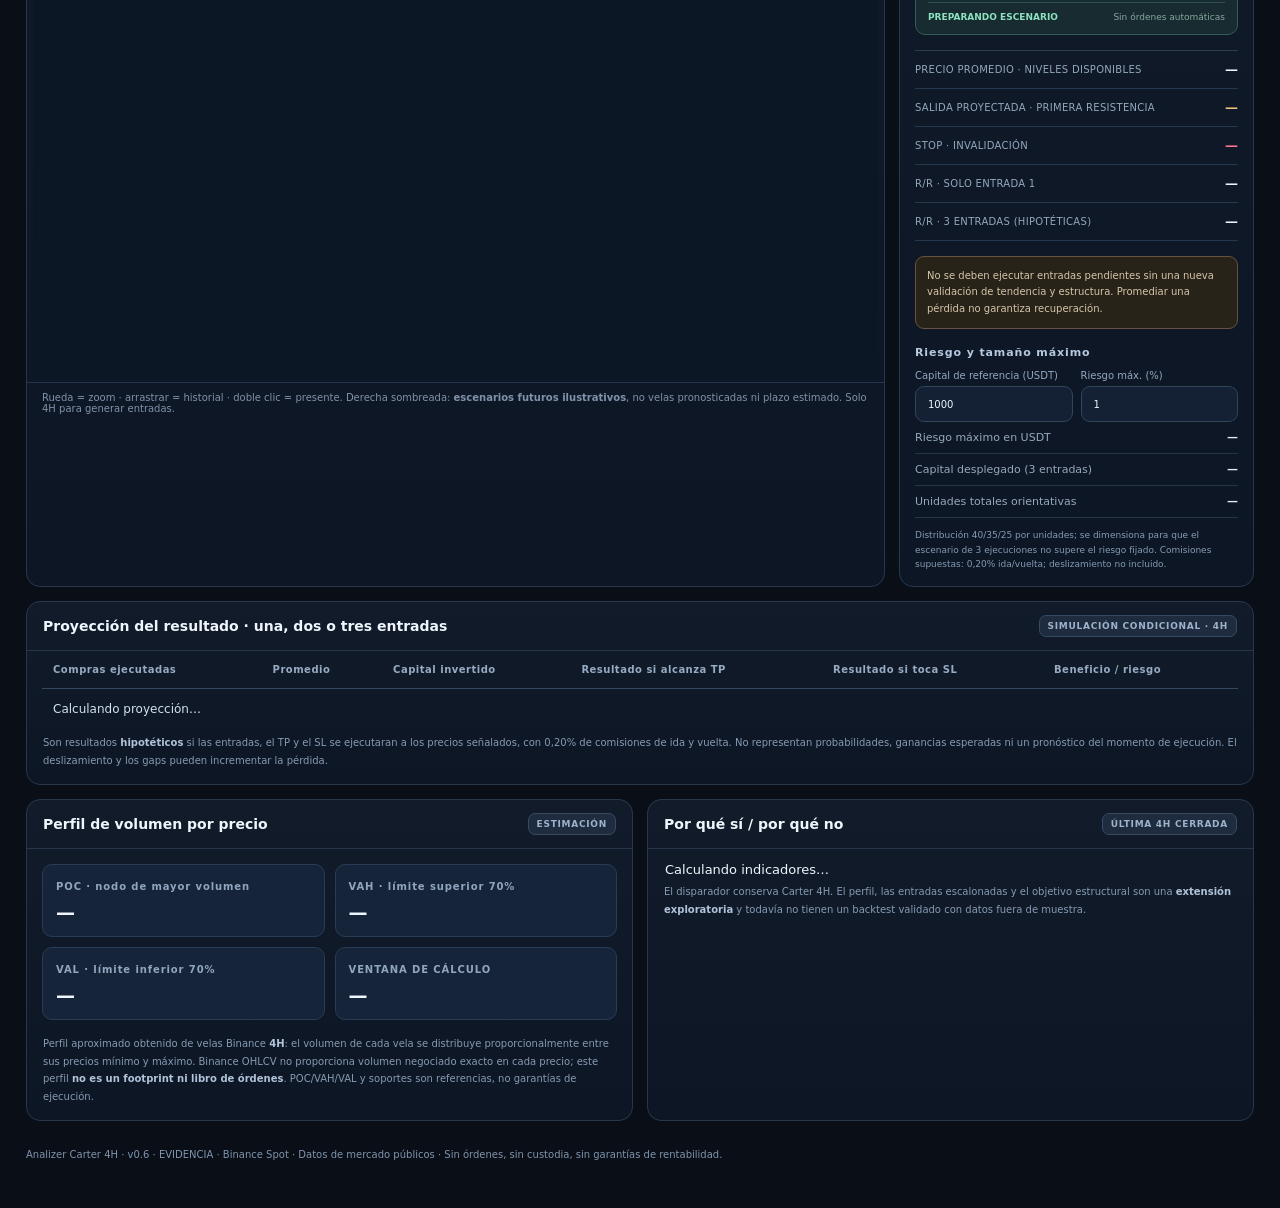
==== commit b488d112: "feat: put chronological out-of-sample evidence above projected trades" ====
--- a/index.html
+++ b/index.html
@@ -38,6 +38,23 @@
     <article><span>ADX / +DI / −DI</span><strong id="adx">—</strong><small id="adxDetail">Wilder 14</small></article>
   </section>
   
+  <section class="panel audit-panel" aria-label="Validación histórica reproducible">
+    <div class="panel-header">
+      <div><h2>¿Tiene ventaja estadística esta estrategia?</h2><small id="auditRange">Auditoría sobre velas reales Binance 4H · cargando histórico</small></div>
+      <span class="mini-tag">70% HISTÓRICO · 30% PRUEBA POSTERIOR</span>
+    </div>
+    <div class="audit-verdict">
+      <div><span class="overline">VEREDICTO FUERA DE MUESTRA</span><strong id="auditVerdict">ANALIZANDO…</strong></div>
+      <p id="auditMessage">Comparando tres reglas fijas de Carter 4H, con comisiones y operaciones ejecutadas en la apertura de la vela siguiente.</p>
+    </div>
+    <div class="audit-scroll">
+      <table class="audit-table" aria-label="Comparación de Carter básico, filtrado y escalonado">
+        <thead><tr><th>MODELO</th><th>TRAIN: OPS / PF / R</th><th>TEST: OPS</th><th>TEST: ACIERTO</th><th>TEST: PF</th><th>TEST: R/TRADE</th><th>TEST: DD</th></tr></thead>
+        <tbody id="auditRows"><tr><td colspan="7">Calculando pruebas cronológicas sin anticipar datos…</td></tr></tbody>
+      </table>
+    </div>
+    <p id="auditNotes" class="disclaimer">Entrada en la apertura de la siguiente vela 4H, stop intrabar prioritario sobre TP, 0,10% por lado y máximo 24 velas para la salida. El tercer modelo incorpora hasta tres entradas condicionales; no hereda los resultados de Carter base. Menos de 30 operaciones de prueba es evidencia insuficiente, no una aprobación.</p>
+  </section>
   <section class="scenario-strip" aria-label="Proyecciones prospectivas en 4H">
     <article class="scenario-item pullback">
       <div class="scenario-head"><span>01</span><strong id="scenarioMainTitle">PRÓXIMA ZONA · RETROCESO</strong></div>
@@ -132,9 +149,10 @@
       <p class="disclaimer">El disparador conserva Carter 4H. El perfil, las entradas escalonadas y el objetivo estructural son una <strong>extensión exploratoria</strong> y todavía no tienen un backtest validado con datos fuera de muestra.</p>
     </section>
   </div>
-  <footer>Analizer Carter 4H · v0.5.1 · Binance Spot · Datos de mercado públicos · Sin órdenes, sin custodia, sin garantías de rentabilidad.</footer>
+  <footer>Analizer Carter 4H · v0.6 · EVIDENCIA · Binance Spot · Datos de mercado públicos · Sin órdenes, sin custodia, sin garantías de rentabilidad.</footer>
 </main>
 <script src="engine.js"></script>
+<script src="research.js"></script>
 <script src="app.js"></script>
 </body>
 </html>
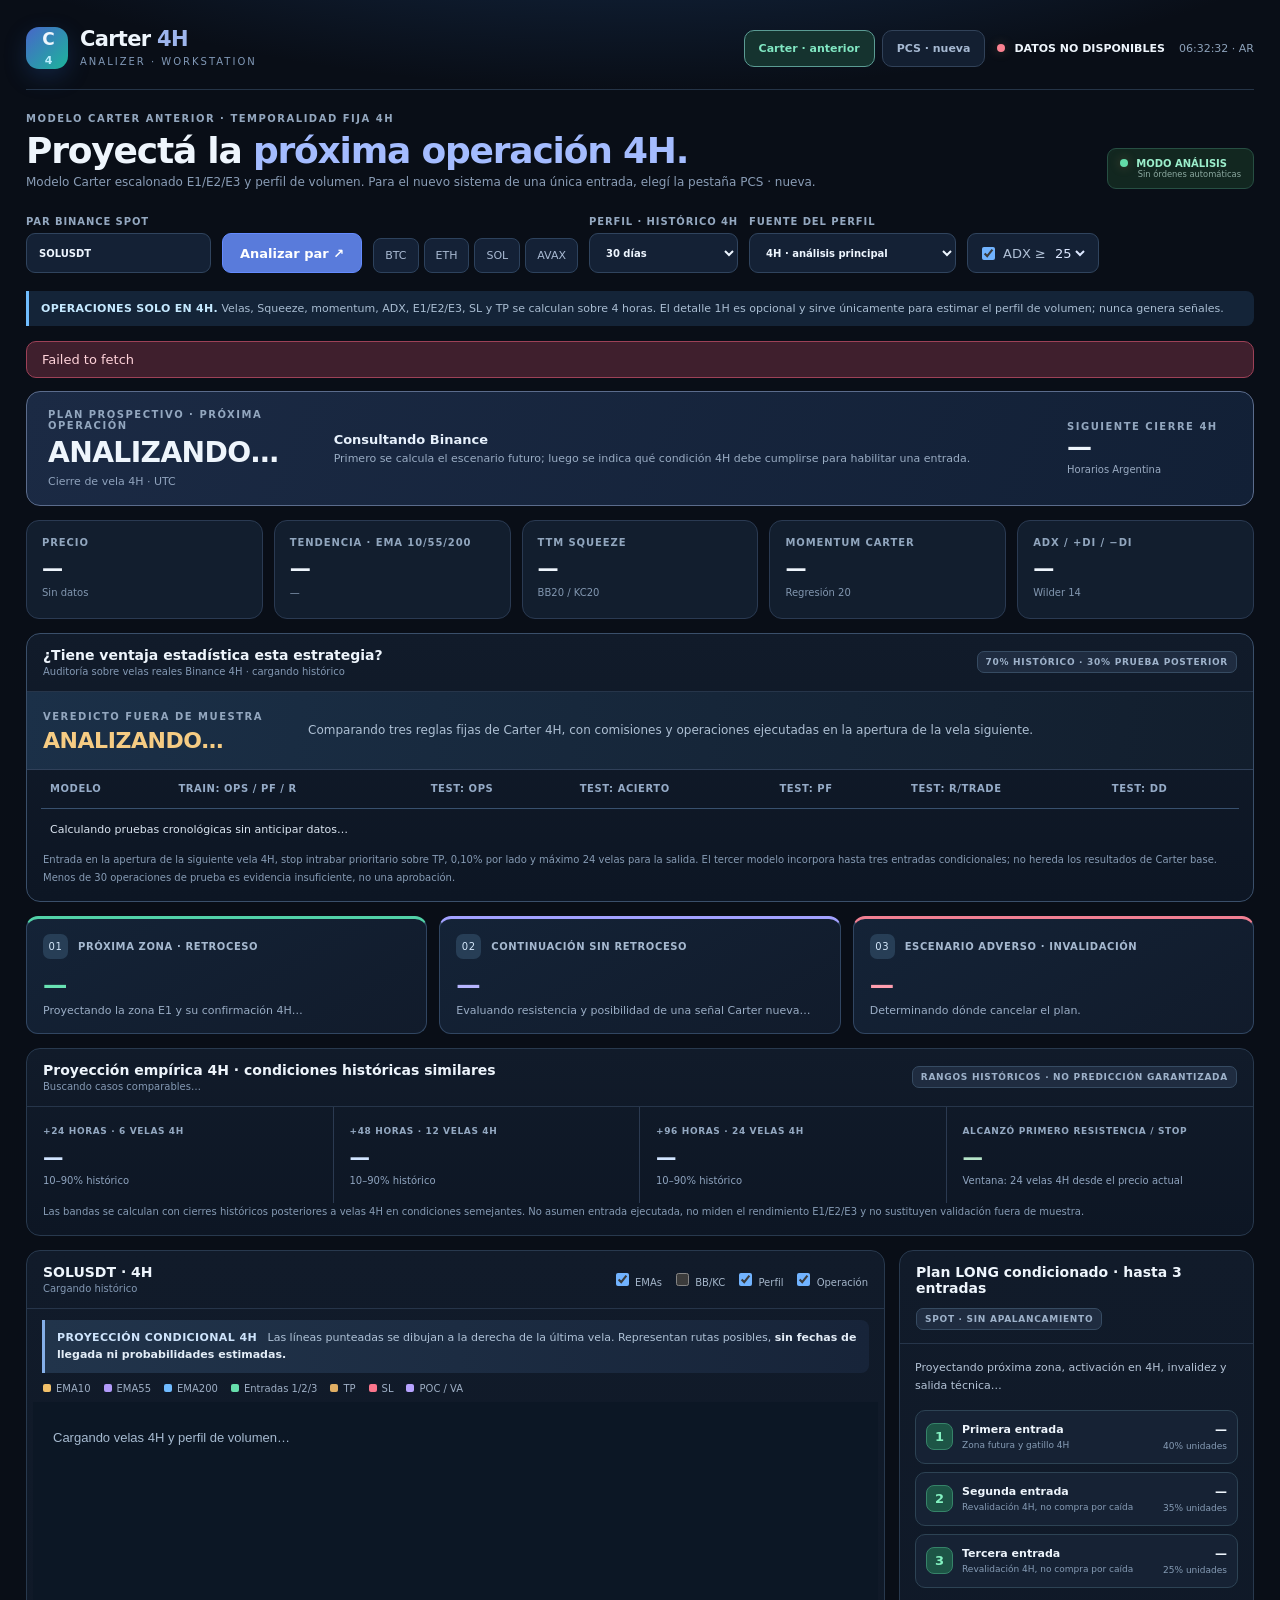
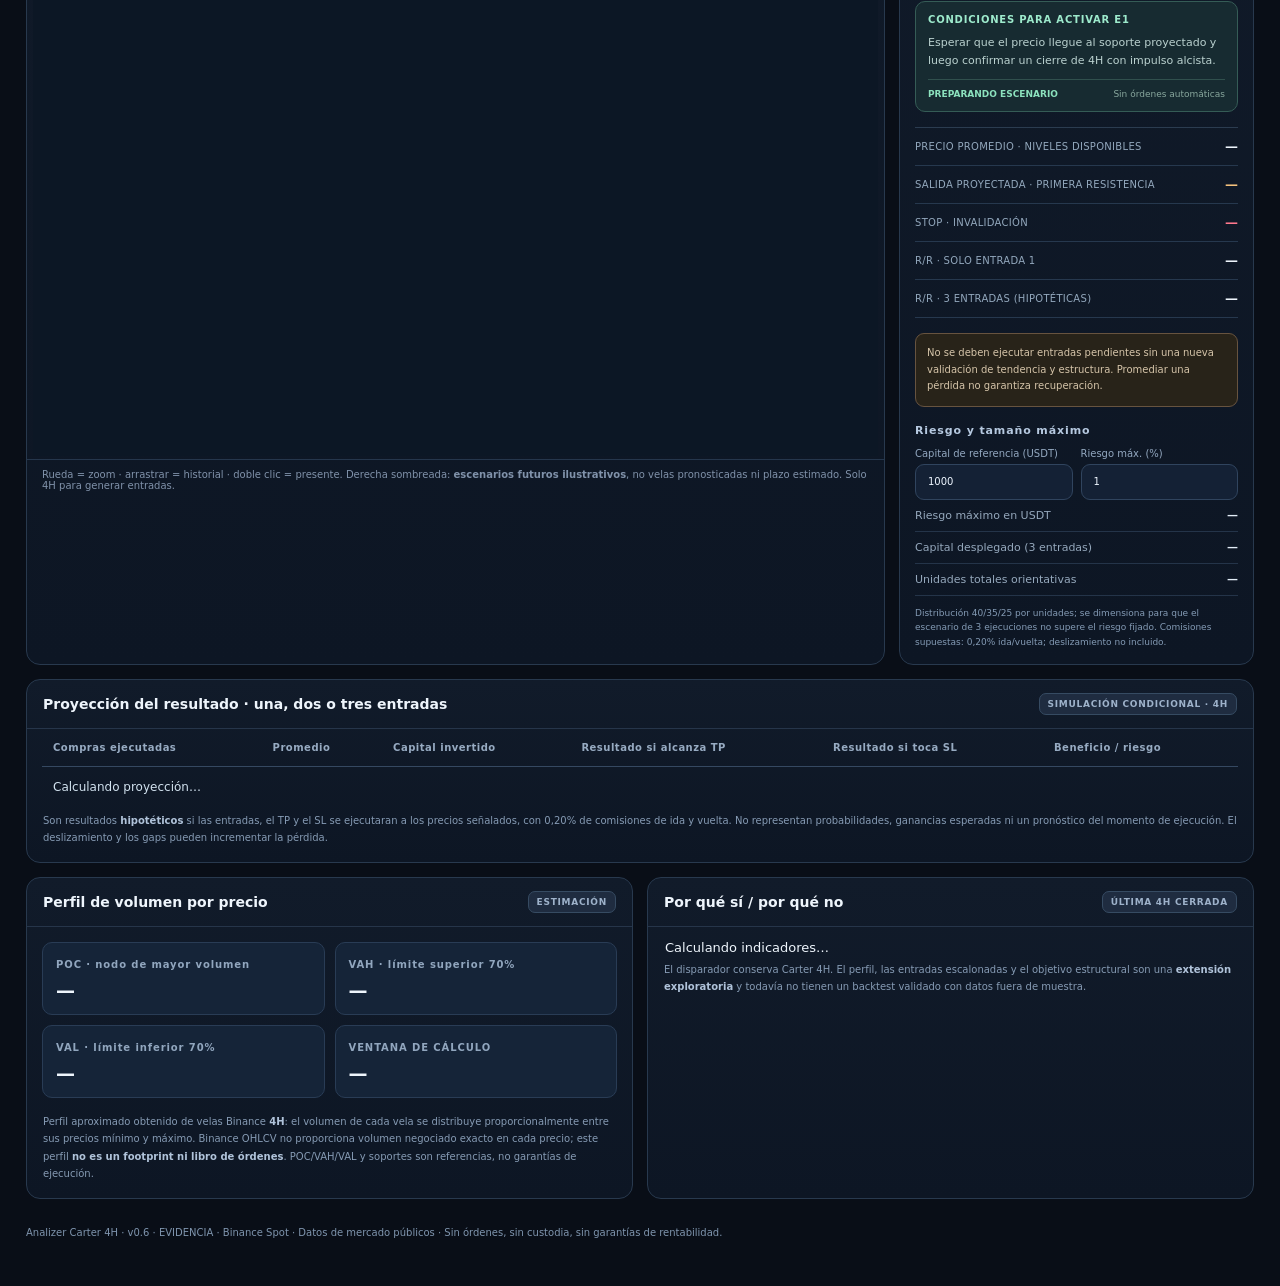
==== commit 583aaff5: "feat: expose PCS visualizer alongside legacy Carter workstation" ====
--- a/index.html
+++ b/index.html
@@ -3,16 +3,16 @@
 <head>
 <meta charset="utf-8"><meta name="viewport" content="width=device-width, initial-scale=1">
 <title>Carter 4H · Analizer operativo</title>
-<link rel="stylesheet" href="styles.css">
+<link rel="stylesheet" href="styles.css"><link rel="stylesheet" href="pcs.css">
 </head>
 <body>
 <main class="shell">
-  <header class="top">
+  <header class="top pcs-top">
     <div class="brand"><div class="logo">C<span>4</span></div><div><strong>Carter <em>4H</em></strong><small>ANALIZER · WORKSTATION</small></div></div>
-    <div class="live"><span id="statusDot" class="dot"></span><strong id="status">Cargando datos</strong><span id="stamp">Binance Spot</span></div>
+    <nav class="pcs-nav" aria-label="Elegir estrategia"><a href="index.html" aria-current="page">Carter · anterior</a><a href="pcs.html">PCS · nueva</a></nav><div class="live"><span id="statusDot" class="dot"></span><strong id="status">Cargando datos</strong><span id="stamp">Binance Spot</span></div>
   </header>
   <section class="intro">
-    <div><div class="eyebrow">ESTRATEGIA CARTER · TEMPORALIDAD FIJA 4H</div><h1>Proyectá la <em>próxima operación 4H.</em></h1><p>Carter, ADX y perfil de volumen para anticipar escenarios: dónde esperar, qué debería confirmarse, cómo escalonar y dónde salir.</p></div>
+    <div><div class="eyebrow">MODELO CARTER ANTERIOR · TEMPORALIDAD FIJA 4H</div><h1>Proyectá la <em>próxima operación 4H.</em></h1><p>Modelo Carter escalonado E1/E2/E3 y perfil de volumen. Para el nuevo sistema de una única entrada, elegí la pestaña PCS · nueva.</p></div>
     <div class="mode"><span class="bullet"></span> MODO ANÁLISIS <small>Sin órdenes automáticas</small></div>
   </section>
   <section class="toolbar">
--- a/styles.css
+++ b/styles.css
@@ -59,3 +59,21 @@
 .analogue-cell.result strong{color:#b6e4c9}
 @media(max-width:1050px){.analogue-grid{grid-template-columns:repeat(2,minmax(0,1fr))}.analogue-cell:nth-child(2){border-right:0}.analogue-cell:nth-child(-n+2){border-bottom:1px solid #293a51}}
 @media(max-width:550px){.analogue-grid{grid-template-columns:1fr}.analogue-cell{border-right:0!important;border-bottom:1px solid #293a51}.analogue-cell:last-child{border-bottom:0}}
+
+/* v0.6 · Evidence before forecasts */
+.audit-panel{margin-bottom:14px;border-color:#3a4f6a}
+.audit-verdict{padding:16px;display:grid;grid-template-columns:245px 1fr;gap:20px;align-items:center;border-bottom:1px solid #304059;background:linear-gradient(100deg,#1b3048,#121e2d)}
+.audit-verdict strong{display:block;font-size:22px;margin-top:5px;letter-spacing:-.45px;color:#f6cc83}
+.audit-verdict strong.good{color:#7ae5b6}
+.audit-verdict strong.bad{color:#ff9fae}
+.audit-verdict p{margin:0;color:#aec0d4;font-size:12px;line-height:1.6}
+.audit-scroll{padding:0 14px;overflow-x:auto}
+.audit-table{width:100%;min-width:860px;border-collapse:collapse;line-height:1.45}
+.audit-table th{text-align:left;font-size:10px;color:#95abc7;padding:12px 9px;border-bottom:1px solid #38506e;letter-spacing:.055em}
+.audit-table td{color:#dbe5f1;font-size:11px;padding:13px 9px;border-bottom:1px solid #2b405a;white-space:nowrap;font-variant-numeric:tabular-nums}
+.audit-table td small{display:block;font-size:9px;margin-top:3px;color:#9eafc4;white-space:normal;max-width:200px}
+.audit-table tr:last-child td{border-bottom:0}
+.audit-table .negative{color:#ff99aa;font-weight:800}
+.audit-table .positive{color:#75e3b6;font-weight:800}
+.audit-table .uncertain{color:#efc179}
+@media(max-width:780px){.audit-verdict{grid-template-columns:1fr;gap:7px}.audit-verdict strong{font-size:19px}.audit-verdict p{font-size:11px}}
--- a/pcs.css
+++ b/pcs.css
@@ -0,0 +1 @@
+.pcs-shell{max-width:1760px}.pcs-top{flex-wrap:wrap}.pcs-nav{display:flex;gap:7px;margin-left:auto}.pcs-nav a{border:1px solid #314259;border-radius:10px;text-decoration:none;color:#a6b9d2;background:#131f31;padding:11px 14px;font-size:11px;font-weight:750}.pcs-nav a[aria-current=page]{border-color:#5b9c94;background:#15332f;color:#81e7c3}.pcs-heading{display:flex;justify-content:space-between;gap:20px;align-items:center;padding:22px 0 15px}.pcs-heading h1{font-size:clamp(25px,2.5vw,38px);letter-spacing:-1px;margin:7px 0}.pcs-heading h1 em{color:#91c8f6;font-style:normal}.pcs-heading p{max-width:900px;color:#9aabc2;line-height:1.7;margin:0}.pcs-flag{background:#302923;border:1px solid #755f42;color:#ecc793;font-size:10px;font-weight:800;letter-spacing:.04em;padding:10px 13px;border-radius:9px;white-space:nowrap}.pcs-toolbar{display:flex;gap:10px;align-items:flex-end;flex-wrap:wrap;margin:4px 0 15px}.pcs-toolbar label{display:flex;flex-direction:column;gap:5px;color:#93a8c2;font-size:10px;letter-spacing:.1em;font-weight:800}.pcs-toolbar input,.pcs-toolbar select{height:39px;background:#132034;color:#eaf2ff;border:1px solid #324762;border-radius:9px;padding:0 10px}.pcs-toolbar input{width:125px}.pcs-segment{display:flex;background:#142134;border:1px solid #30435c;padding:3px;border-radius:10px}.pcs-segment button{border:0;background:none;color:#9bb2cb;padding:9px 15px;border-radius:8px;font-weight:750}.pcs-segment button.selected{background:#365685;color:#fff}.pcs-data{color:#95aac0;align-self:center;font-size:11px}.pcs-progress{background:#102435;color:#91c9e4;border:1px solid #26526e;border-radius:9px;padding:9px 13px;margin:6px 0 14px}.pcs-progress:empty{display:none}.pcs-decision{display:grid;grid-template-columns:minmax(190px,1fr) 1.8fr 180px;gap:16px;align-items:center;border:1px solid #3a5d85;background:linear-gradient(105deg,#172e48,#122030);padding:18px;border-radius:14px;margin-bottom:13px}.pcs-decision h2{font-size:clamp(19px,2.1vw,30px);margin:7px 0 4px;letter-spacing:-.4px}.pcs-decision p{line-height:1.65;color:#c0d0e3}.pcs-decision.long{border-color:#39a885;background:#12322c}.pcs-decision.wait{border-color:#7e6a45}.pcs-decision.block{border-color:#674758}.pcs-small{color:#9bb1c9;font-size:11px}.pcs-decision-side span{font-size:10px;color:#99b0c8}.pcs-decision-side strong{font-size:24px;display:block;margin:5px 0;font-variant-numeric:tabular-nums}.pcs-decision-side small{font-size:10px;color:#91a3bb}.pcs-kpis{display:grid;grid-template-columns:repeat(5,minmax(0,1fr));gap:11px;margin-bottom:14px}.pcs-kpis article{border:1px solid #2b4057;border-radius:12px;background:#121e2e;padding:14px 15px;min-width:0}.pcs-kpis span{font-size:9px;font-weight:800;color:#92a8c2;letter-spacing:.08em}.pcs-kpis strong{font-size:clamp(15px,1.65vw,23px);display:block;margin:6px 0;overflow:hidden;text-overflow:ellipsis;white-space:nowrap}.pcs-kpis small{color:#8c9db5;font-size:10px}.pcs-layout{display:grid;grid-template-columns:minmax(0,1fr) 370px;gap:14px}.pcs-show{display:flex;gap:12px;color:#a4bbd3;font-size:10px}.pcs-show input{accent-color:#74cba7}.pcs-legend{display:flex;flex-wrap:wrap;gap:13px;padding:11px 16px 5px;font-size:10px;color:#a2b9d0}.pcs-legend i{width:9px;height:9px;display:inline-block;border-radius:3px;margin-right:5px}.pcs-l10{background:#f5c47f}.pcs-l50{background:#b9a0ff}.pcs-l200{background:#7fafff}.pcs-la{background:#f5a969}.pcs-lb{background:#5de2ab}.pcs-lsq{background:#f1d97d}.pcs-canvaswrap{height:710px;padding:4px 10px 0}.pcs-canvaswrap canvas{width:100%;height:100%;cursor:crosshair;touch-action:none}.pcs-hover{color:#9aaec3;font-size:10px;padding:10px 15px;border-top:1px solid #26364a;min-height:34px}.pcs-gate{padding:14px 16px;border-bottom:1px solid #293b50}.pcs-gateheading,.pcs-planhead,.pcs-planrow{display:flex;align-items:center;justify-content:space-between;gap:10px}.pcs-gateheading b{font-size:12px}.pcs-gateheading strong{font-size:10px;letter-spacing:.04em}.pcs-gate p,.pcs-checks{font-size:11px;line-height:1.9;color:#a4bad2;margin:8px 0 0}.pcs-checks{display:grid;gap:2px}.pcs-check{display:flex;justify-content:space-between;gap:7px}.pcs-pass{color:#67ddb0!important}.pcs-fail{color:#ee9da9!important}.pcs-plan{margin:15px;background:#14263c;border:1px solid #324d6b;border-radius:12px;padding:14px}.pcs-planhead{padding-bottom:14px}.pcs-planhead span{font-size:9px;color:#e6bc78}.pcs-planrow{padding:11px 0;border-top:1px solid #2b415d;font-size:11px}.pcs-planrow span{color:#a4b6cc}.pcs-planrow strong{font-variant-numeric:tabular-nums;white-space:nowrap}.pcs-note{color:#9fb0c4;font-size:10px;line-height:1.65}.pcs-caution{color:#e3bb98;padding:0 16px 15px;line-height:1.7;font-size:10px}.pcs-audit{margin:15px 0}.pcs-tablewrap{overflow-x:auto}.pcs-audit table{border-collapse:collapse;width:100%;font-variant-numeric:tabular-nums}.pcs-audit th,.pcs-audit td{border-bottom:1px solid #26384c;text-align:right;padding:12px 13px;white-space:nowrap;font-size:11px}.pcs-audit th:first-child,.pcs-audit td:first-child{text-align:left}.pcs-audit th{color:#9cb0c9;letter-spacing:.04em;background:#162337;font-size:10px}.pcs-info{display:grid;grid-template-columns:1.25fr 1fr;gap:18px;padding:15px}.pcs-info>div>span{font-size:10px;color:#99afc9;font-weight:850;letter-spacing:.08em}.pcs-info p{color:#a0b2ca;line-height:1.8;font-size:11px}.pcs-disclaimer{padding:0 15px 15px;color:#9cb0c7;font-size:10px;line-height:1.7}.pcs-shell footer{color:#859eb8;font-size:10px;padding:20px 0}.pcs-tablewrap .pcs-pass{font-weight:800}.pcs-loadnote{color:#e0ba85}.pcs-planrow strong.disabled{color:#9ba7b5}@media(max-width:1220px){.pcs-layout{grid-template-columns:1fr}.pcs-decision{grid-template-columns:1fr 1.5fr}.pcs-decision-side{grid-column:1/-1}.pcs-heading{align-items:flex-start}.pcs-kpis{grid-template-columns:repeat(3,minmax(0,1fr))}}@media(max-width:680px){.pcs-shell{padding:12px}.pcs-nav{order:3;width:100%}.pcs-nav a{flex:1;text-align:center}.pcs-heading{display:block}.pcs-flag{display:inline-block;margin-top:13px}.pcs-kpis{grid-template-columns:repeat(2,minmax(0,1fr))}.pcs-decision{display:block}.pcs-decision-side{margin-top:15px}.pcs-canvaswrap{height:560px}.pcs-info{grid-template-columns:1fr}.pcs-show{gap:6px;flex-wrap:wrap}}
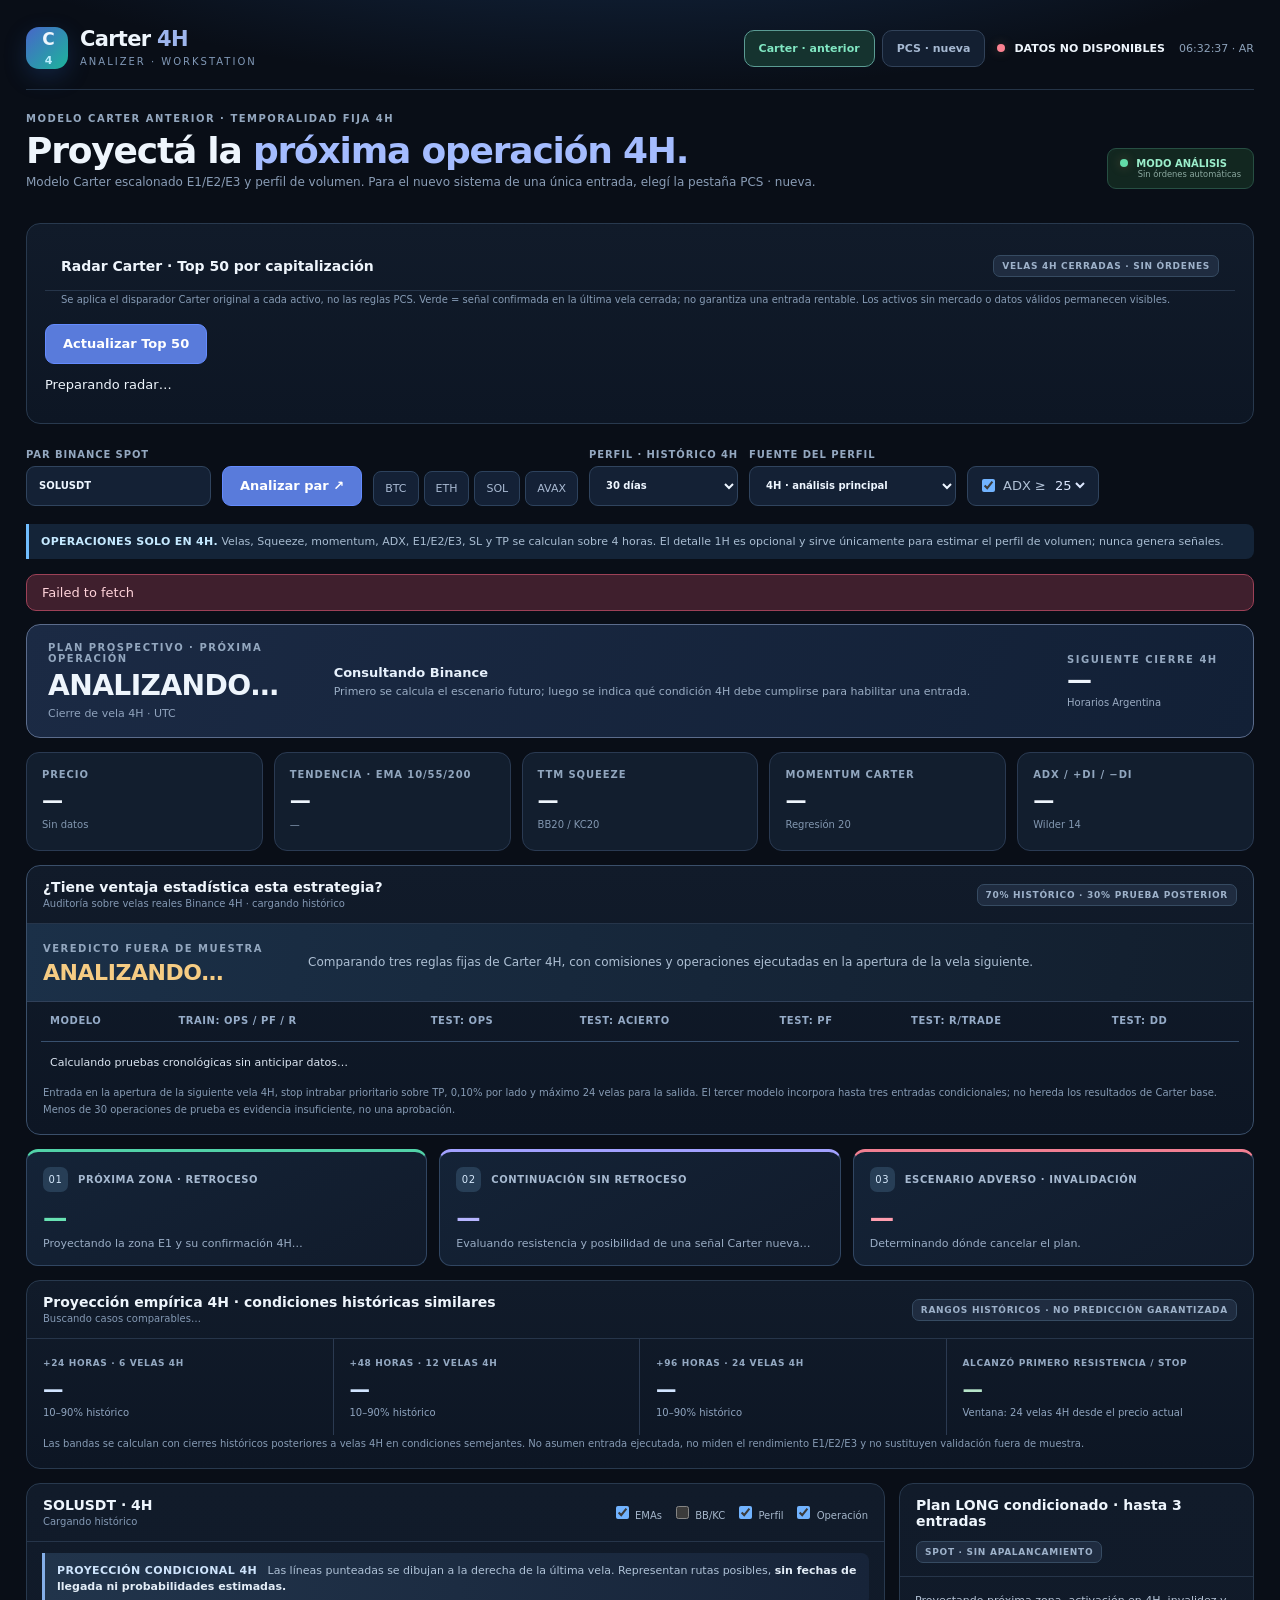
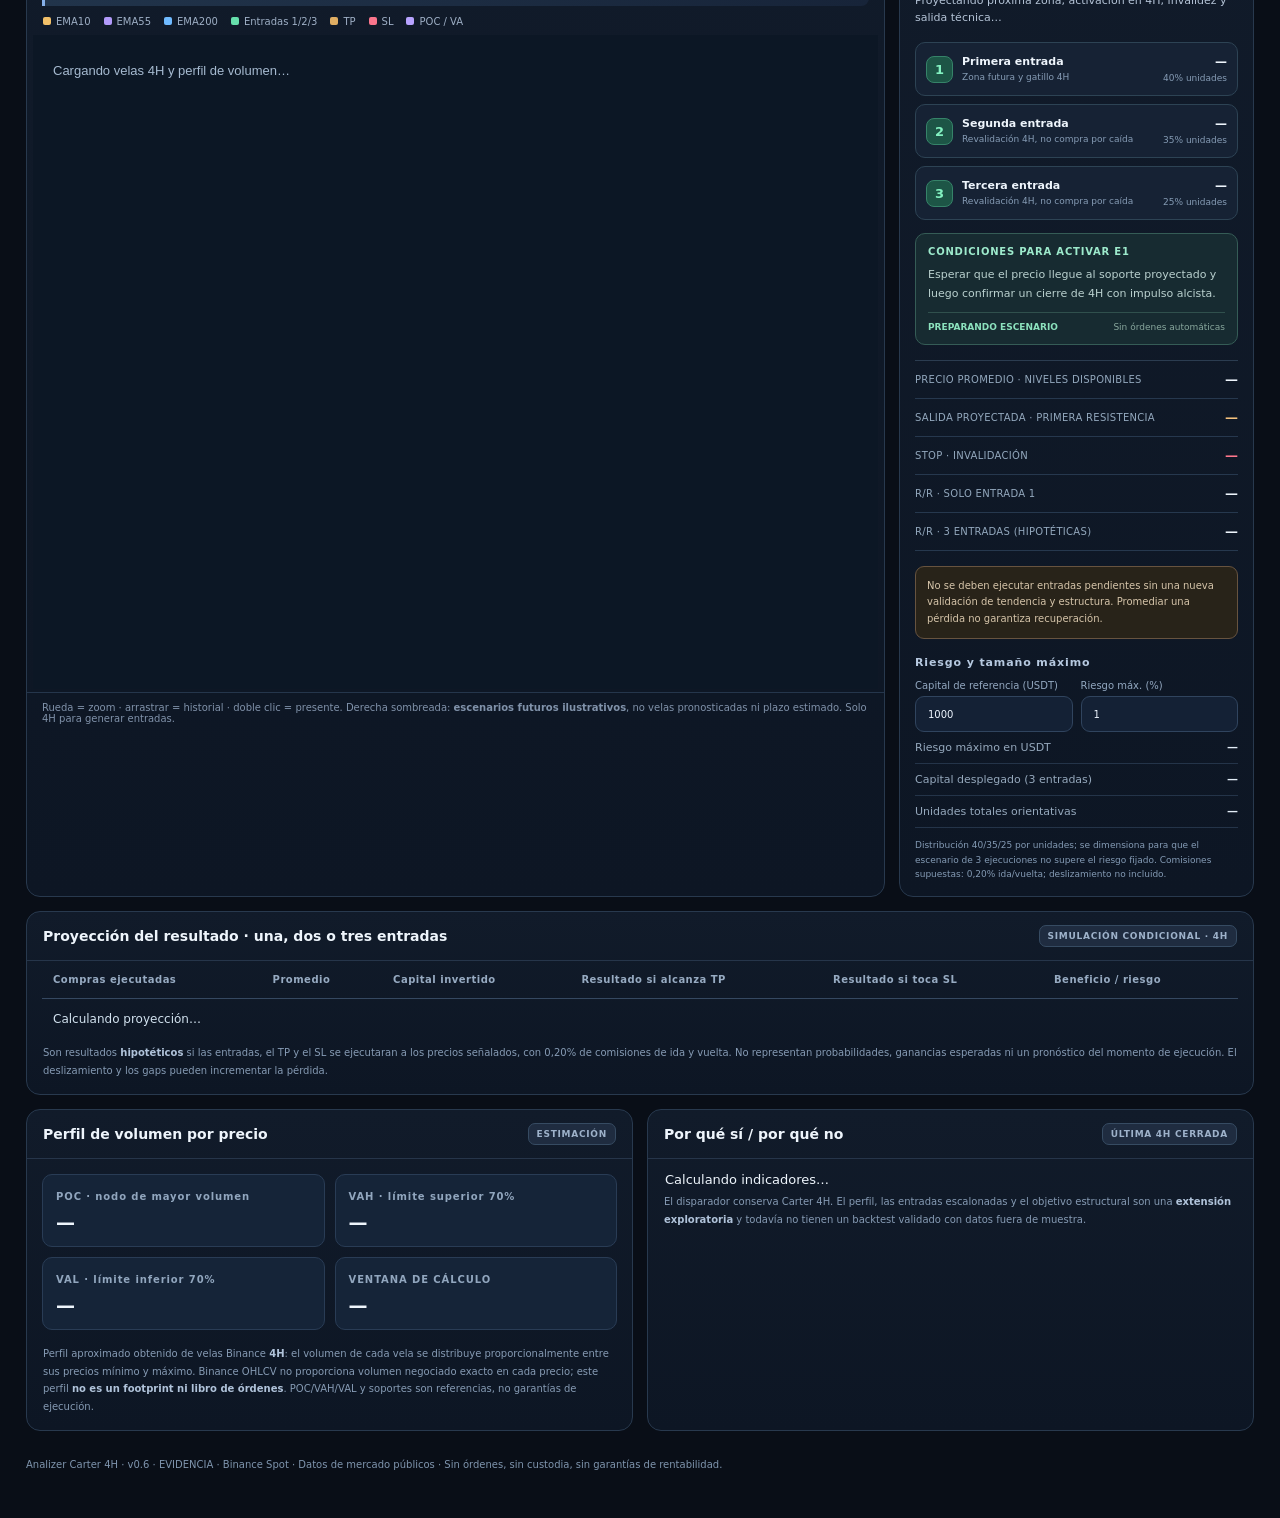
==== commit a085105c: "feat: add Carter Top 50 radar panel" ====
--- a/index.html
+++ b/index.html
@@ -14,6 +14,13 @@
   <section class="intro">
     <div><div class="eyebrow">MODELO CARTER ANTERIOR · TEMPORALIDAD FIJA 4H</div><h1>Proyectá la <em>próxima operación 4H.</em></h1><p>Modelo Carter escalonado E1/E2/E3 y perfil de volumen. Para el nuevo sistema de una única entrada, elegí la pestaña PCS · nueva.</p></div>
     <div class="mode"><span class="bullet"></span> MODO ANÁLISIS <small>Sin órdenes automáticas</small></div>
+  </section>
+  <section class="panel" id="carterRadar" style="margin:16px 0;padding:18px">
+    <div class="panel-header"><h2>Radar Carter · Top 50 por capitalización</h2><span class="mini-tag">VELAS 4H CERRADAS · SIN ÓRDENES</span></div>
+    <p class="disclaimer">Se aplica el disparador Carter original a cada activo, no las reglas PCS. Verde = señal confirmada en la última vela cerrada; no garantiza una entrada rentable. Los activos sin mercado o datos válidos permanecen visibles.</p>
+    <button id="carterRadarRefresh" class="btn primary" type="button">Actualizar Top 50</button>
+    <p id="carterRadarStatus" role="status">Preparando radar…</p>
+    <div id="carterRadarRows" style="display:grid;grid-template-columns:repeat(auto-fill,minmax(185px,1fr));gap:9px"></div>
   </section>
   <section class="toolbar">
     <label class="field pair">PAR BINANCE SPOT <input id="symbol" value="SOLUSDT" list="pairs" autocomplete="off" spellcheck="false"><datalist id="pairs"><option value="BTCUSDT"><option value="ETHUSDT"><option value="SOLUSDT"><option value="AVAXUSDT"><option value="LINKUSDT"><option value="BNBUSDT"></datalist></label>
@@ -154,5 +161,6 @@
 <script src="engine.js"></script>
 <script src="research.js"></script>
 <script src="app.js"></script>
+<script src="carter-radar.js"></script>
 </body>
 </html>
--- a/pcs.css
+++ b/pcs.css
@@ -1 +1,54 @@
-.pcs-shell{max-width:1760px}.pcs-top{flex-wrap:wrap}.pcs-nav{display:flex;gap:7px;margin-left:auto}.pcs-nav a{border:1px solid #314259;border-radius:10px;text-decoration:none;color:#a6b9d2;background:#131f31;padding:11px 14px;font-size:11px;font-weight:750}.pcs-nav a[aria-current=page]{border-color:#5b9c94;background:#15332f;color:#81e7c3}.pcs-heading{display:flex;justify-content:space-between;gap:20px;align-items:center;padding:22px 0 15px}.pcs-heading h1{font-size:clamp(25px,2.5vw,38px);letter-spacing:-1px;margin:7px 0}.pcs-heading h1 em{color:#91c8f6;font-style:normal}.pcs-heading p{max-width:900px;color:#9aabc2;line-height:1.7;margin:0}.pcs-flag{background:#302923;border:1px solid #755f42;color:#ecc793;font-size:10px;font-weight:800;letter-spacing:.04em;padding:10px 13px;border-radius:9px;white-space:nowrap}.pcs-toolbar{display:flex;gap:10px;align-items:flex-end;flex-wrap:wrap;margin:4px 0 15px}.pcs-toolbar label{display:flex;flex-direction:column;gap:5px;color:#93a8c2;font-size:10px;letter-spacing:.1em;font-weight:800}.pcs-toolbar input,.pcs-toolbar select{height:39px;background:#132034;color:#eaf2ff;border:1px solid #324762;border-radius:9px;padding:0 10px}.pcs-toolbar input{width:125px}.pcs-segment{display:flex;background:#142134;border:1px solid #30435c;padding:3px;border-radius:10px}.pcs-segment button{border:0;background:none;color:#9bb2cb;padding:9px 15px;border-radius:8px;font-weight:750}.pcs-segment button.selected{background:#365685;color:#fff}.pcs-data{color:#95aac0;align-self:center;font-size:11px}.pcs-progress{background:#102435;color:#91c9e4;border:1px solid #26526e;border-radius:9px;padding:9px 13px;margin:6px 0 14px}.pcs-progress:empty{display:none}.pcs-decision{display:grid;grid-template-columns:minmax(190px,1fr) 1.8fr 180px;gap:16px;align-items:center;border:1px solid #3a5d85;background:linear-gradient(105deg,#172e48,#122030);padding:18px;border-radius:14px;margin-bottom:13px}.pcs-decision h2{font-size:clamp(19px,2.1vw,30px);margin:7px 0 4px;letter-spacing:-.4px}.pcs-decision p{line-height:1.65;color:#c0d0e3}.pcs-decision.long{border-color:#39a885;background:#12322c}.pcs-decision.wait{border-color:#7e6a45}.pcs-decision.block{border-color:#674758}.pcs-small{color:#9bb1c9;font-size:11px}.pcs-decision-side span{font-size:10px;color:#99b0c8}.pcs-decision-side strong{font-size:24px;display:block;margin:5px 0;font-variant-numeric:tabular-nums}.pcs-decision-side small{font-size:10px;color:#91a3bb}.pcs-kpis{display:grid;grid-template-columns:repeat(5,minmax(0,1fr));gap:11px;margin-bottom:14px}.pcs-kpis article{border:1px solid #2b4057;border-radius:12px;background:#121e2e;padding:14px 15px;min-width:0}.pcs-kpis span{font-size:9px;font-weight:800;color:#92a8c2;letter-spacing:.08em}.pcs-kpis strong{font-size:clamp(15px,1.65vw,23px);display:block;margin:6px 0;overflow:hidden;text-overflow:ellipsis;white-space:nowrap}.pcs-kpis small{color:#8c9db5;font-size:10px}.pcs-layout{display:grid;grid-template-columns:minmax(0,1fr) 370px;gap:14px}.pcs-show{display:flex;gap:12px;color:#a4bbd3;font-size:10px}.pcs-show input{accent-color:#74cba7}.pcs-legend{display:flex;flex-wrap:wrap;gap:13px;padding:11px 16px 5px;font-size:10px;color:#a2b9d0}.pcs-legend i{width:9px;height:9px;display:inline-block;border-radius:3px;margin-right:5px}.pcs-l10{background:#f5c47f}.pcs-l50{background:#b9a0ff}.pcs-l200{background:#7fafff}.pcs-la{background:#f5a969}.pcs-lb{background:#5de2ab}.pcs-lsq{background:#f1d97d}.pcs-canvaswrap{height:710px;padding:4px 10px 0}.pcs-canvaswrap canvas{width:100%;height:100%;cursor:crosshair;touch-action:none}.pcs-hover{color:#9aaec3;font-size:10px;padding:10px 15px;border-top:1px solid #26364a;min-height:34px}.pcs-gate{padding:14px 16px;border-bottom:1px solid #293b50}.pcs-gateheading,.pcs-planhead,.pcs-planrow{display:flex;align-items:center;justify-content:space-between;gap:10px}.pcs-gateheading b{font-size:12px}.pcs-gateheading strong{font-size:10px;letter-spacing:.04em}.pcs-gate p,.pcs-checks{font-size:11px;line-height:1.9;color:#a4bad2;margin:8px 0 0}.pcs-checks{display:grid;gap:2px}.pcs-check{display:flex;justify-content:space-between;gap:7px}.pcs-pass{color:#67ddb0!important}.pcs-fail{color:#ee9da9!important}.pcs-plan{margin:15px;background:#14263c;border:1px solid #324d6b;border-radius:12px;padding:14px}.pcs-planhead{padding-bottom:14px}.pcs-planhead span{font-size:9px;color:#e6bc78}.pcs-planrow{padding:11px 0;border-top:1px solid #2b415d;font-size:11px}.pcs-planrow span{color:#a4b6cc}.pcs-planrow strong{font-variant-numeric:tabular-nums;white-space:nowrap}.pcs-note{color:#9fb0c4;font-size:10px;line-height:1.65}.pcs-caution{color:#e3bb98;padding:0 16px 15px;line-height:1.7;font-size:10px}.pcs-audit{margin:15px 0}.pcs-tablewrap{overflow-x:auto}.pcs-audit table{border-collapse:collapse;width:100%;font-variant-numeric:tabular-nums}.pcs-audit th,.pcs-audit td{border-bottom:1px solid #26384c;text-align:right;padding:12px 13px;white-space:nowrap;font-size:11px}.pcs-audit th:first-child,.pcs-audit td:first-child{text-align:left}.pcs-audit th{color:#9cb0c9;letter-spacing:.04em;background:#162337;font-size:10px}.pcs-info{display:grid;grid-template-columns:1.25fr 1fr;gap:18px;padding:15px}.pcs-info>div>span{font-size:10px;color:#99afc9;font-weight:850;letter-spacing:.08em}.pcs-info p{color:#a0b2ca;line-height:1.8;font-size:11px}.pcs-disclaimer{padding:0 15px 15px;color:#9cb0c7;font-size:10px;line-height:1.7}.pcs-shell footer{color:#859eb8;font-size:10px;padding:20px 0}.pcs-tablewrap .pcs-pass{font-weight:800}.pcs-loadnote{color:#e0ba85}.pcs-planrow strong.disabled{color:#9ba7b5}@media(max-width:1220px){.pcs-layout{grid-template-columns:1fr}.pcs-decision{grid-template-columns:1fr 1.5fr}.pcs-decision-side{grid-column:1/-1}.pcs-heading{align-items:flex-start}.pcs-kpis{grid-template-columns:repeat(3,minmax(0,1fr))}}@media(max-width:680px){.pcs-shell{padding:12px}.pcs-nav{order:3;width:100%}.pcs-nav a{flex:1;text-align:center}.pcs-heading{display:block}.pcs-flag{display:inline-block;margin-top:13px}.pcs-kpis{grid-template-columns:repeat(2,minmax(0,1fr))}.pcs-decision{display:block}.pcs-decision-side{margin-top:15px}.pcs-canvaswrap{height:560px}.pcs-info{grid-template-columns:1fr}.pcs-show{gap:6px;flex-wrap:wrap}}+.pcs-shell{max-width:1760px}.pcs-top{flex-wrap:wrap}.pcs-nav{display:flex;gap:7px;margin-left:auto}.pcs-nav a{border:1px solid #314259;border-radius:10px;text-decoration:none;color:#a6b9d2;background:#131f31;padding:11px 14px;font-size:11px;font-weight:750}.pcs-nav a[aria-current=page]{border-color:#5b9c94;background:#15332f;color:#81e7c3}.pcs-heading{display:flex;justify-content:space-between;gap:20px;align-items:center;padding:22px 0 15px}.pcs-heading h1{font-size:clamp(25px,2.5vw,38px);letter-spacing:-1px;margin:7px 0}.pcs-heading h1 em{color:#91c8f6;font-style:normal}.pcs-heading p{max-width:900px;color:#9aabc2;line-height:1.7;margin:0}.pcs-flag{background:#302923;border:1px solid #755f42;color:#ecc793;font-size:10px;font-weight:800;letter-spacing:.04em;padding:10px 13px;border-radius:9px;white-space:nowrap}.pcs-toolbar{display:flex;gap:10px;align-items:flex-end;flex-wrap:wrap;margin:4px 0 15px}.pcs-toolbar label{display:flex;flex-direction:column;gap:5px;color:#93a8c2;font-size:10px;letter-spacing:.1em;font-weight:800}.pcs-toolbar input,.pcs-toolbar select{height:39px;background:#132034;color:#eaf2ff;border:1px solid #324762;border-radius:9px;padding:0 10px}.pcs-toolbar input{width:125px}.pcs-segment{display:flex;background:#142134;border:1px solid #30435c;padding:3px;border-radius:10px}.pcs-segment button{border:0;background:none;color:#9bb2cb;padding:9px 15px;border-radius:8px;font-weight:750}.pcs-segment button.selected{background:#365685;color:#fff}.pcs-data{color:#95aac0;align-self:center;font-size:11px}.pcs-progress{background:#102435;color:#91c9e4;border:1px solid #26526e;border-radius:9px;padding:9px 13px;margin:6px 0 14px}.pcs-progress:empty{display:none}.pcs-decision{display:grid;grid-template-columns:minmax(190px,1fr) 1.8fr 180px;gap:16px;align-items:center;border:1px solid #3a5d85;background:linear-gradient(105deg,#172e48,#122030);padding:18px;border-radius:14px;margin-bottom:13px}.pcs-decision h2{font-size:clamp(19px,2.1vw,30px);margin:7px 0 4px;letter-spacing:-.4px}.pcs-decision p{line-height:1.65;color:#c0d0e3}.pcs-decision.long{border-color:#39a885;background:#12322c}.pcs-decision.wait{border-color:#7e6a45}.pcs-decision.block{border-color:#674758}.pcs-small{color:#9bb1c9;font-size:11px}.pcs-decision-side span{font-size:10px;color:#99b0c8}.pcs-decision-side strong{font-size:24px;display:block;margin:5px 0;font-variant-numeric:tabular-nums}.pcs-decision-side small{font-size:10px;color:#91a3bb}.pcs-kpis{display:grid;grid-template-columns:repeat(5,minmax(0,1fr));gap:11px;margin-bottom:14px}.pcs-kpis article{border:1px solid #2b4057;border-radius:12px;background:#121e2e;padding:14px 15px;min-width:0}.pcs-kpis span{font-size:9px;font-weight:800;color:#92a8c2;letter-spacing:.08em}.pcs-kpis strong{font-size:clamp(15px,1.65vw,23px);display:block;margin:6px 0;overflow:hidden;text-overflow:ellipsis;white-space:nowrap}.pcs-kpis small{color:#8c9db5;font-size:10px}.pcs-layout{display:grid;grid-template-columns:minmax(0,1fr) 370px;gap:14px}.pcs-show{display:flex;gap:12px;color:#a4bbd3;font-size:10px}.pcs-show input{accent-color:#74cba7}.pcs-legend{display:flex;flex-wrap:wrap;gap:13px;padding:11px 16px 5px;font-size:10px;color:#a2b9d0}.pcs-legend i{width:9px;height:9px;display:inline-block;border-radius:3px;margin-right:5px}.pcs-l10{background:#f5c47f}.pcs-l50{background:#b9a0ff}.pcs-l200{background:#7fafff}.pcs-la{background:#f5a969}.pcs-lb{background:#5de2ab}.pcs-lsq{background:#f1d97d}.pcs-canvaswrap{height:710px;padding:4px 10px 0}.pcs-canvaswrap canvas{width:100%;height:100%;cursor:crosshair;touch-action:none}.pcs-hover{color:#9aaec3;font-size:10px;padding:10px 15px;border-top:1px solid #26364a;min-height:34px}.pcs-gate{padding:14px 16px;border-bottom:1px solid #293b50}.pcs-gateheading,.pcs-planhead,.pcs-planrow{display:flex;align-items:center;justify-content:space-between;gap:10px}.pcs-gateheading b{font-size:12px}.pcs-gateheading strong{font-size:10px;letter-spacing:.04em}.pcs-gate p,.pcs-checks{font-size:11px;line-height:1.9;color:#a4bad2;margin:8px 0 0}.pcs-checks{display:grid;gap:2px}.pcs-check{display:flex;justify-content:space-between;gap:7px}.pcs-pass{color:#67ddb0!important}.pcs-fail{color:#ee9da9!important}.pcs-plan{margin:15px;background:#14263c;border:1px solid #324d6b;border-radius:12px;padding:14px}.pcs-planhead{padding-bottom:14px}.pcs-planhead span{font-size:9px;color:#e6bc78}.pcs-planrow{padding:11px 0;border-top:1px solid #2b415d;font-size:11px}.pcs-planrow span{color:#a4b6cc}.pcs-planrow strong{font-variant-numeric:tabular-nums;white-space:nowrap}.pcs-note{color:#9fb0c4;font-size:10px;line-height:1.65}.pcs-caution{color:#e3bb98;padding:0 16px 15px;line-height:1.7;font-size:10px}.pcs-audit{margin:15px 0}.pcs-tablewrap{overflow-x:auto}.pcs-audit table{border-collapse:collapse;width:100%;font-variant-numeric:tabular-nums}.pcs-audit th,.pcs-audit td{border-bottom:1px solid #26384c;text-align:right;padding:12px 13px;white-space:nowrap;font-size:11px}.pcs-audit th:first-child,.pcs-audit td:first-child{text-align:left}.pcs-audit th{color:#9cb0c9;letter-spacing:.04em;background:#162337;font-size:10px}.pcs-info{display:grid;grid-template-columns:1.25fr 1fr;gap:18px;padding:15px}.pcs-info>div>span{font-size:10px;color:#99afc9;font-weight:850;letter-spacing:.08em}.pcs-info p{color:#a0b2ca;line-height:1.8;font-size:11px}.pcs-disclaimer{padding:0 15px 15px;color:#9cb0c7;font-size:10px;line-height:1.7}.pcs-shell footer{color:#859eb8;font-size:10px;padding:20px 0}.pcs-tablewrap .pcs-pass{font-weight:800}.pcs-loadnote{color:#e0ba85}.pcs-planrow strong.disabled{color:#9ba7b5}@media(max-width:1220px){.pcs-layout{grid-template-columns:1fr}.pcs-decision{grid-template-columns:1fr 1.5fr}.pcs-decision-side{grid-column:1/-1}.pcs-heading{align-items:flex-start}.pcs-kpis{grid-template-columns:repeat(3,minmax(0,1fr))}}@media(max-width:680px){.pcs-shell{padding:12px}.pcs-nav{order:3;width:100%}.pcs-nav a{flex:1;text-align:center}.pcs-heading{display:block}.pcs-flag{display:inline-block;margin-top:13px}.pcs-kpis{grid-template-columns:repeat(2,minmax(0,1fr))}.pcs-decision{display:block}.pcs-decision-side{margin-top:15px}.pcs-canvaswrap{height:560px}.pcs-info{grid-template-columns:1fr}.pcs-show{gap:6px;flex-wrap:wrap}}
+/* Top-50 asynchronous opportunity radar. */
+.radar-panel{margin:0 0 16px}
+.radar-head h2{font-size:20px;margin:5px 0}
+.radar-controls{display:flex;flex-wrap:wrap;gap:13px;align-items:center}
+.radar-controls label{color:#b0c1d5;font-size:11px;white-space:nowrap}
+.radar-controls input{accent-color:#65dfaa}
+.radar-controls button{height:36px}
+.radar-stats{display:grid;grid-template-columns:repeat(3,minmax(0,1fr));gap:12px;padding:15px}
+.radar-stat{border:1px solid #2b3d53;background:#142337;border-radius:12px;padding:13px 15px;min-width:0}
+.radar-stat-green{border-color:#2c8166;background:linear-gradient(105deg,#153c30,#122a2c)}
+.radar-stat-amber{border-color:#705b3d}
+.radar-stat>span{display:block;letter-spacing:.07em;font-size:10px;color:#94a9c1;font-weight:750}
+.radar-stat strong{font-size:29px;display:block;margin:4px 0;font-variant-numeric:tabular-nums}
+.radar-stat-green strong{color:#6decad}
+.radar-stat-amber strong{color:#edbc73}
+.radar-stat small{font-size:10px;color:#9baec4}
+.radar-progress{height:5px;background:#283a4c;margin:0 15px;overflow:hidden;border-radius:5px}
+.radar-progress>div{height:100%;width:0;background:linear-gradient(90deg,#4391c7,#61dfac);transition:width .2s ease}
+.radar-sub{display:flex;justify-content:space-between;gap:10px;padding:13px 16px;font-size:11px;color:#9babc0}
+.radar-sub strong{color:#c8d8eb}
+.radar-panel .error{margin:0 15px 10px}
+.radar-selected{margin:0 15px 12px;font-size:11px;color:#bdd5ef;background:#162c42;border:1px solid #31516c;padding:10px 12px;border-radius:8px}
+.radar-tablewrap{max-height:630px;overflow:auto;overscroll-behavior:contain;border-top:1px solid #29394e}
+.radar-table{border-collapse:separate;border-spacing:0;width:100%;font-size:11px;min-width:950px}
+.radar-table thead{position:sticky;top:0;z-index:2;background:#18263a}
+.radar-table th{text-align:left;padding:11px 13px;color:#9ab0c8;font-weight:800;font-size:9px;letter-spacing:.07em;border-bottom:1px solid #34445b;white-space:nowrap}
+.radar-table td{padding:10px 13px;border-bottom:1px solid #283749;vertical-align:middle}
+.radar-table tbody tr{background:#111c2c}
+.radar-table tbody tr:nth-child(even){background:#132033}
+.radar-table tbody tr.radar-long{background:#123c31!important;box-shadow:inset 4px 0 #63dda7}
+.radar-table tbody tr.radar-watch{background:#24291f}
+.radar-table tbody tr.radar-error{box-shadow:inset 3px 0 #8a4555}
+.radar-table tbody tr:hover{filter:brightness(1.15)}
+.radar-rank{color:#96acc5}
+.radar-identity b{display:block;color:#e7f1fc;font-size:13px}
+.radar-identity small{display:block;color:#96abc1;font-size:10px;margin-top:3px;max-width:155px}
+.radar-price,.radar-change,.radar-technical{font-variant-numeric:tabular-nums;white-space:nowrap}
+.radar-up{color:#6bd9a2}.radar-down{color:#ed95a1}
+.radar-pill{display:inline-block;border:1px solid #48647b;background:#1b2b40;color:#bbcedf;font-size:10px;border-radius:8px;padding:7px 9px;white-space:nowrap}
+.radar-long .radar-pill{border-color:#5be1a0;background:#1c684c;color:#d0ffdf}
+.radar-watch .radar-pill{border-color:#826a42;color:#efcc86;background:#4a3b28}
+.radar-error .radar-pill{color:#e9a6b2}
+.radar-detail{color:#a5b8ca;min-width:190px;line-height:1.5}
+.radar-long .radar-detail{color:#c4f4d9}
+.radar-technical{color:#9cb8d5}
+.radar-open{color:#c9e6ff;background:#233d58;border:1px solid #496788;border-radius:7px;padding:8px 10px;white-space:nowrap;font-weight:650;cursor:pointer}
+.radar-open:hover{border-color:#84b5e0;background:#28557b}
+.radar-muted{color:#60758a}
+.radar-empty{text-align:center!important;padding:23px!important;color:#a5b9d3}
+.radar-disclaimer{padding:0 15px;color:#9eb3c7;line-height:1.6;font-size:11px}
+.radar-disclaimer:last-child{padding-bottom:13px}
+@media(max-width:800px){.radar-stats{grid-template-columns:repeat(2,minmax(0,1fr))}.radar-stats .radar-stat:last-child{grid-column:1/-1}.radar-sub{display:block}.radar-sub span{display:block;margin-top:4px}}
+@media(max-width:520px){.radar-stats{grid-template-columns:1fr}.radar-stats .radar-stat:last-child{grid-column:auto}.radar-controls{gap:9px}.radar-head h2{font-size:17px}}
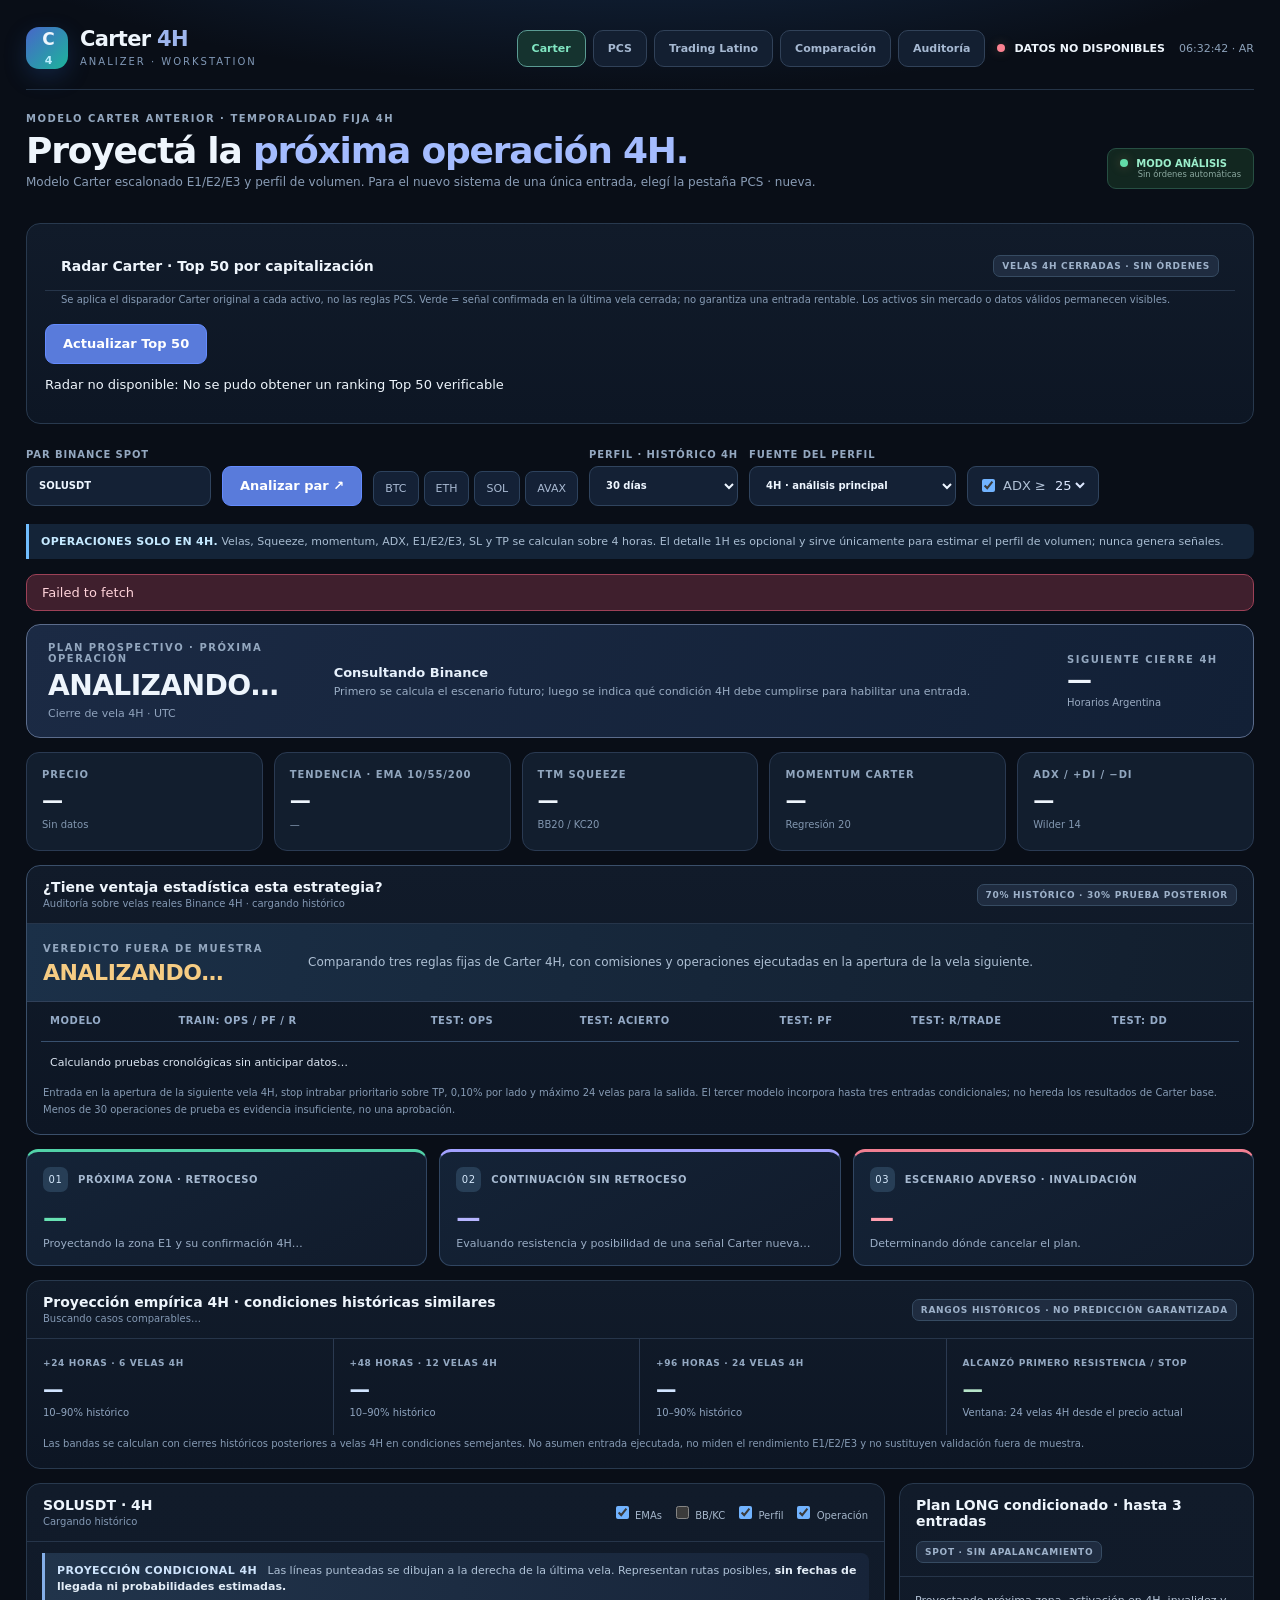
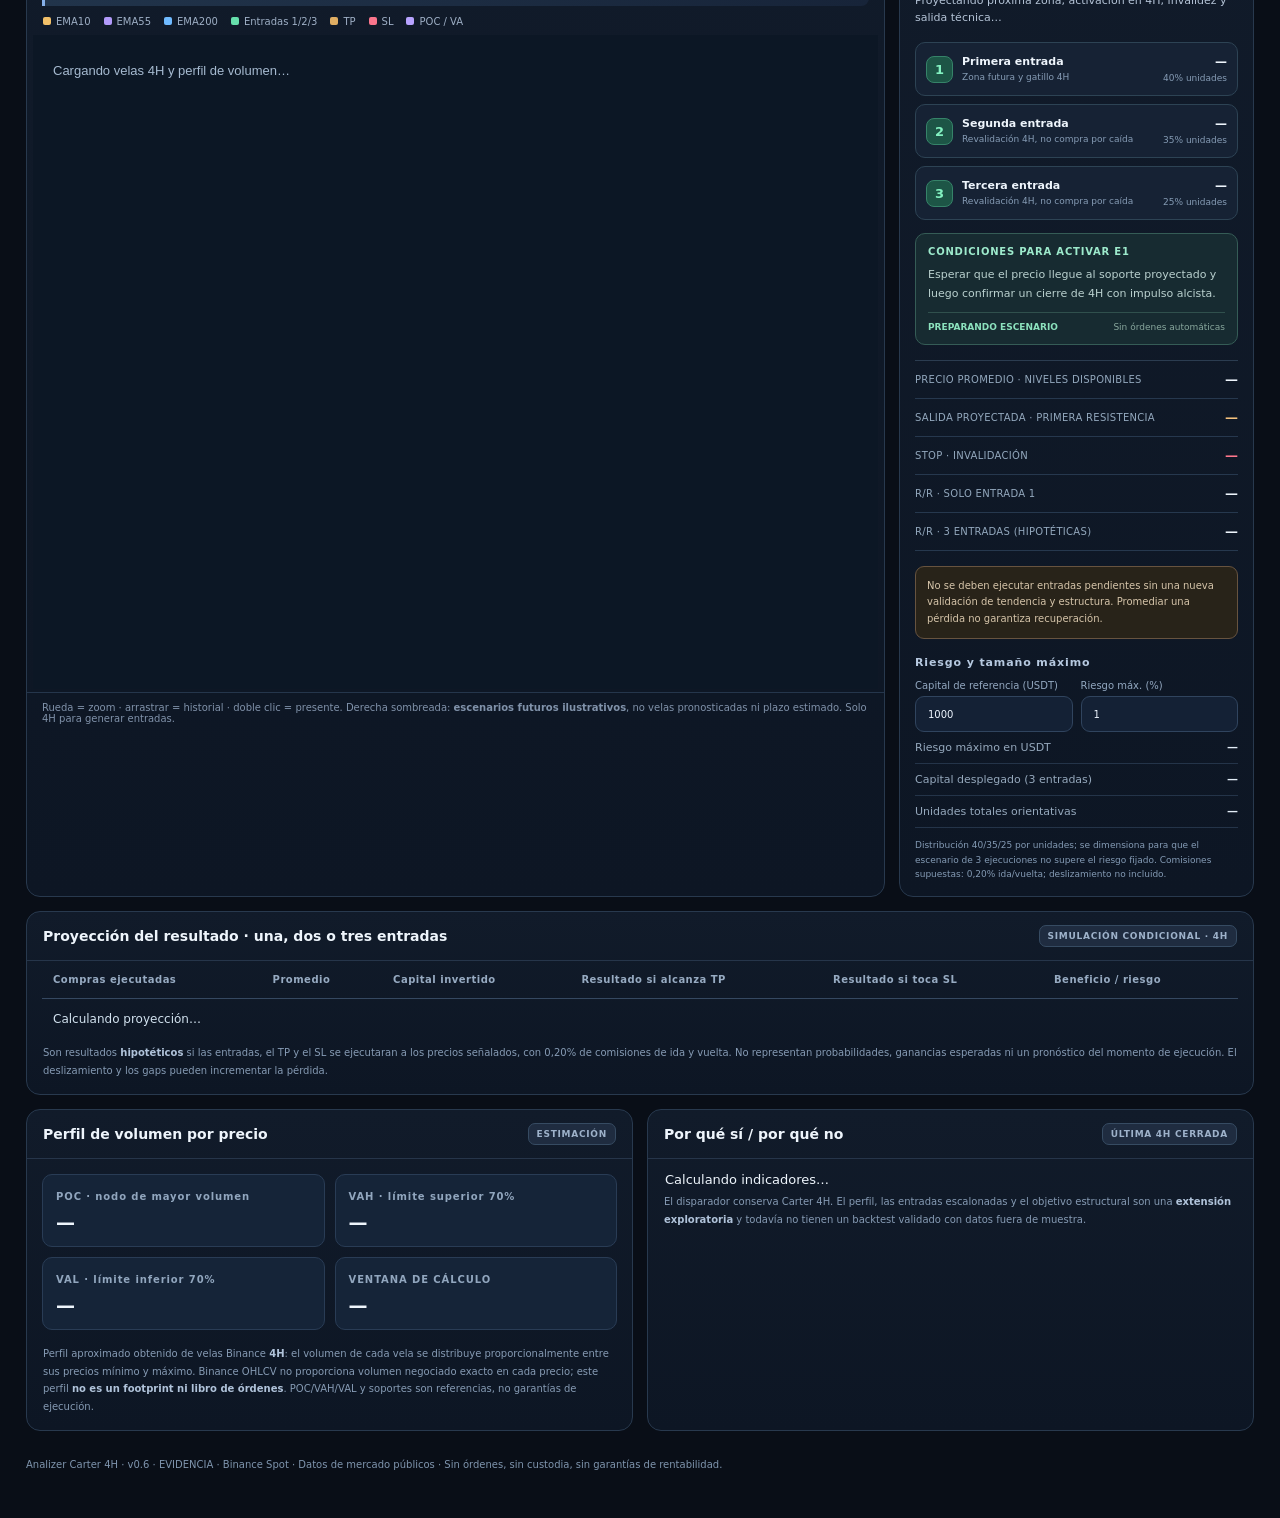
==== commit d07562a9: "fix(trading-latino): validate causal interval and integrate navigation" ====
--- a/index.html
+++ b/index.html
@@ -9,7 +9,7 @@
 <main class="shell">
   <header class="top pcs-top">
     <div class="brand"><div class="logo">C<span>4</span></div><div><strong>Carter <em>4H</em></strong><small>ANALIZER · WORKSTATION</small></div></div>
-    <nav class="pcs-nav" aria-label="Elegir estrategia"><a href="index.html" aria-current="page">Carter · anterior</a><a href="pcs.html">PCS · nueva</a></nav><div class="live"><span id="statusDot" class="dot"></span><strong id="status">Cargando datos</strong><span id="stamp">Binance Spot</span></div>
+    <nav class="pcs-nav" aria-label="Elegir estrategia"><a href="index.html" aria-current="page">Carter</a><a href="pcs.html">PCS</a><a href="trading-latino.html">Trading Latino</a><a href="review.html">Comparación</a><a href="audit.html">Auditoría</a></nav><div class="live"><span id="statusDot" class="dot"></span><strong id="status">Cargando datos</strong><span id="stamp">Binance Spot</span></div>
   </header>
   <section class="intro">
     <div><div class="eyebrow">MODELO CARTER ANTERIOR · TEMPORALIDAD FIJA 4H</div><h1>Proyectá la <em>próxima operación 4H.</em></h1><p>Modelo Carter escalonado E1/E2/E3 y perfil de volumen. Para el nuevo sistema de una única entrada, elegí la pestaña PCS · nueva.</p></div>
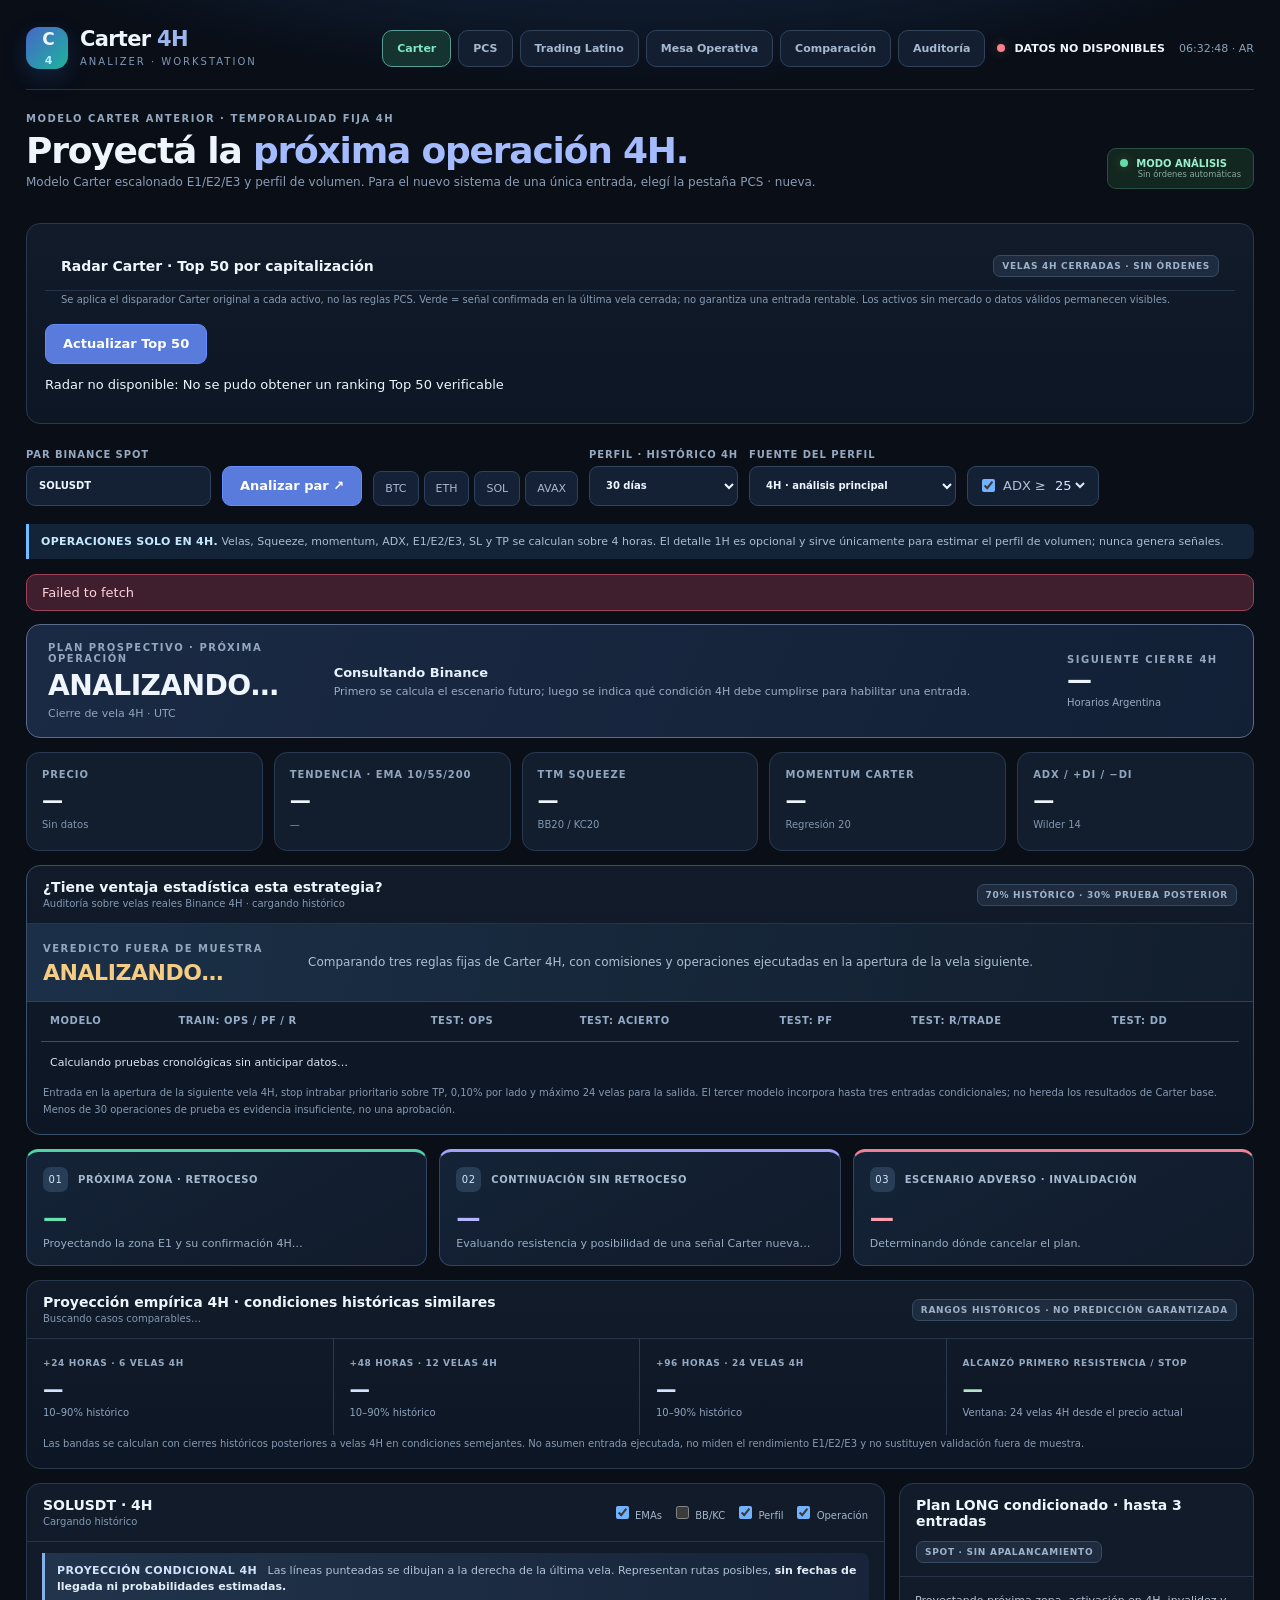
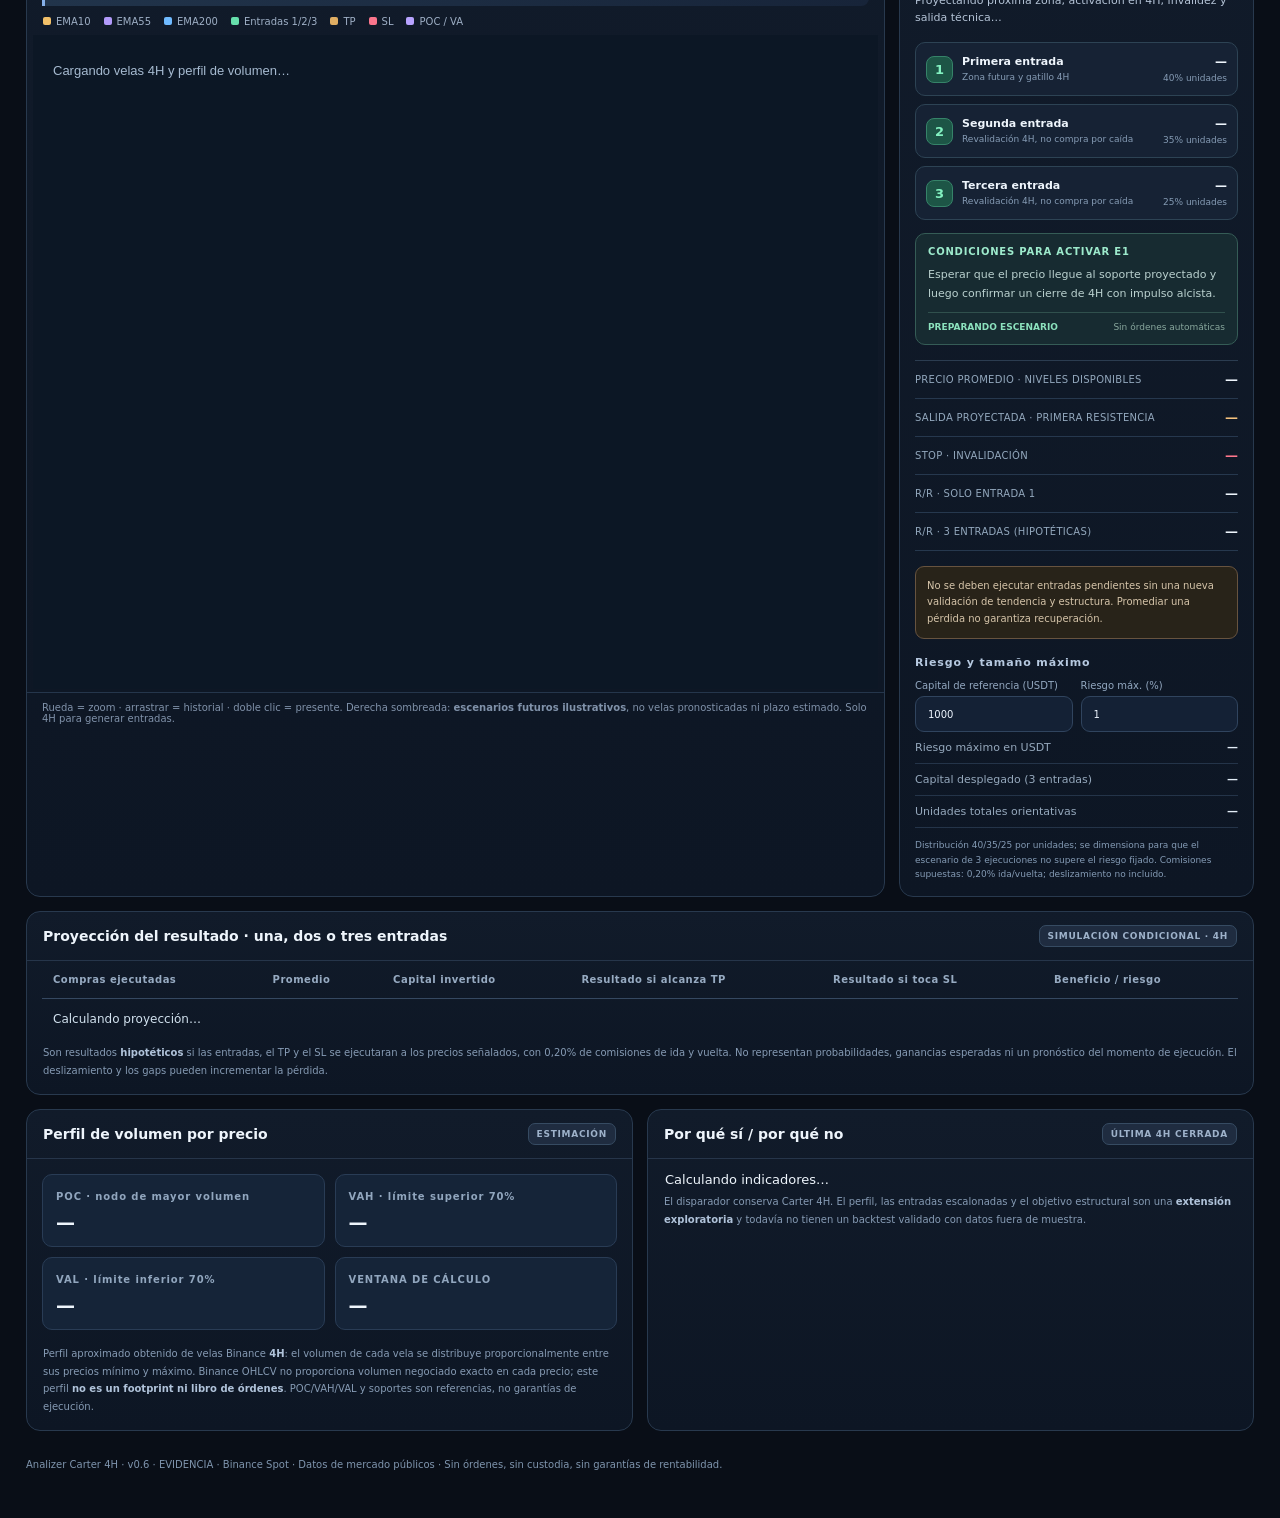
==== commit 4c5cf973: "nav: expose premium Carter Desk without changing legacy engines" ====
--- a/index.html
+++ b/index.html
@@ -9,7 +9,7 @@
 <main class="shell">
   <header class="top pcs-top">
     <div class="brand"><div class="logo">C<span>4</span></div><div><strong>Carter <em>4H</em></strong><small>ANALIZER · WORKSTATION</small></div></div>
-    <nav class="pcs-nav" aria-label="Elegir estrategia"><a href="index.html" aria-current="page">Carter</a><a href="pcs.html">PCS</a><a href="trading-latino.html">Trading Latino</a><a href="review.html">Comparación</a><a href="audit.html">Auditoría</a></nav><div class="live"><span id="statusDot" class="dot"></span><strong id="status">Cargando datos</strong><span id="stamp">Binance Spot</span></div>
+    <nav class="pcs-nav" aria-label="Elegir estrategia"><a href="index.html" aria-current="page">Carter</a><a href="pcs.html">PCS</a><a href="trading-latino.html">Trading Latino</a><a href="desk.html">Mesa Operativa</a><a href="review.html">Comparación</a><a href="audit.html">Auditoría</a></nav><div class="live"><span id="statusDot" class="dot"></span><strong id="status">Cargando datos</strong><span id="stamp">Binance Spot</span></div>
   </header>
   <section class="intro">
     <div><div class="eyebrow">MODELO CARTER ANTERIOR · TEMPORALIDAD FIJA 4H</div><h1>Proyectá la <em>próxima operación 4H.</em></h1><p>Modelo Carter escalonado E1/E2/E3 y perfil de volumen. Para el nuevo sistema de una única entrada, elegí la pestaña PCS · nueva.</p></div>
